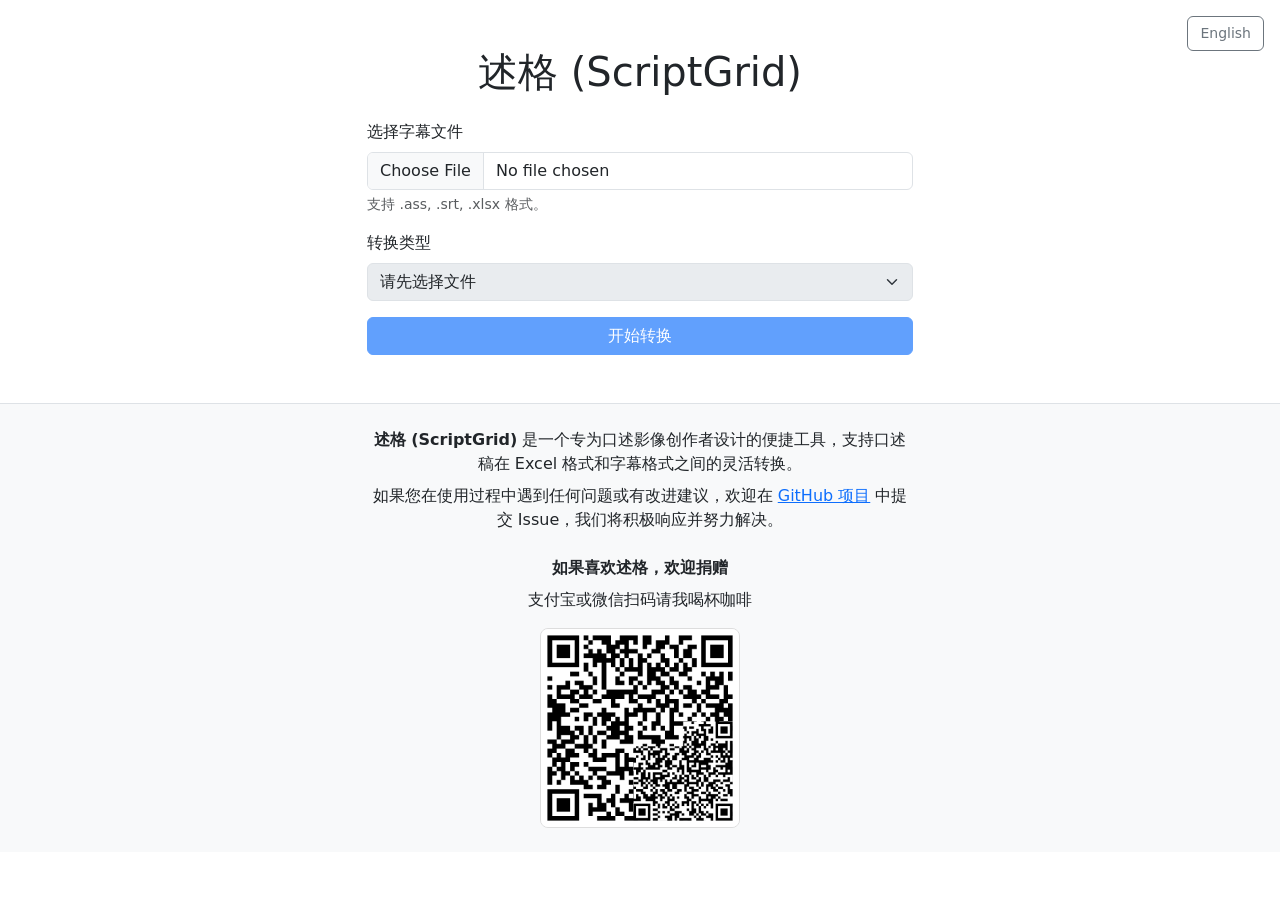
==== static/index.html @ ad256503 "feat(i18n): 添加英文支持和语言切换功能 - 增加语言切换按钮，支持中文和英文切换 - 所有静态文本使用data-i18n属性标记，动态更新文本内容 - 实现LanguageManager类" ====
<!DOCTYPE html>
<html lang="zh-CN">
<head>
    <meta charset="UTF-8">
    <meta name="viewport" content="width=device-width, initial-scale=1.0">
    <title data-i18n="pageTitle">述格 (ScriptGrid)</title>
    <!-- Bootstrap 5 CSS -->
    <link href="https://cdn.jsdelivr.net/npm/bootstrap@5.3.0-alpha1/dist/css/bootstrap.min.css" rel="stylesheet"
        integrity="sha384-GLhlTQ8iRABdZLl6O3oVMWSktQOp6b7In1Zl3/Jr59b6EGGoI1aFkw7cmDA6j6gD" crossorigin="anonymous">
    <style>
        /* 为焦点元素添加更明显的指示器，增强可访问性 */
        a:focus, button:focus, input:focus, select:focus {
            outline: 2px dashed #0d6efd; /* Bootstrap primary color */
            outline-offset: 2px;
        }
        /* 加载动画样式 */
        #loadingIndicator {
            display: none; /* 默认隐藏 */
        }
        /* 语言切换器样式 */
        .language-switch {
            z-index: 1050;
        }
        .language-switch .btn {
            font-size: 0.875rem;
            padding: 0.375rem 0.75rem;
            border-radius: 0.375rem;
            transition: all 0.2s ease-in-out;
        }
        .language-switch .btn:hover {
            transform: translateY(-1px);
            box-shadow: 0 2px 4px rgba(0,0,0,0.1);
        }
        /* 响应式设计 */
        @media (max-width: 768px) {
            .language-switch {
                top: 10px;
                right: 10px;
            }
            .language-switch .btn {
                font-size: 0.75rem;
                padding: 0.25rem 0.5rem;
            }
        }
    </style>
</head>
<body>
    <!-- 语言切换器 -->
    <div class="language-switch position-fixed top-0 end-0 m-3" style="z-index: 1050;">
        <button id="langSwitchBtn" class="btn btn-outline-secondary btn-sm">
            <span id="langSwitchText">English</span>
        </button>
    </div>

    <div class="container mt-5">
        <div class="row justify-content-center">
            <div class="col-md-8 col-lg-6">
                <h1 class="text-center mb-4" data-i18n="mainHeading">述格 (ScriptGrid)</h1>
                
                <!-- 信息提示区域 -->
                <div id="messageArea" class="alert" role="alert" style="display: none;" aria-live="polite"></div>

                <!-- 主表单 -->
                <form id="converterForm">
                    <div class="mb-3">
                        <label for="subtitleFile" class="form-label" data-i18n="fileLabel">选择字幕文件</label>
                        <input class="form-control" type="file" id="subtitleFile" accept=".ass,.srt,.xlsx"
                            aria-describedby="fileHelp">
                        <div id="fileHelp" class="form-text" data-i18n="fileHelp">支持 .ass, .srt, .xlsx 格式。</div>
                    </div>

                    <div class="mb-3">
                        <label for="conversionType" class="form-label" data-i18n="conversionLabel">转换类型</label>
                        <select class="form-select" id="conversionType" aria-label="选择转换类型" disabled data-i18n-aria="conversionAriaLabel">
                            <option value="" selected data-i18n="selectFile">请先选择文件</option>
                        </select>
                    </div>

                    <div class="d-grid gap-2">
                        <button type="submit" class="btn btn-primary" id="convertBtn" disabled data-i18n="convertButton">开始转换</button>
                    </div>
                </form>

                <!-- 加载指示器 -->
                <div id="loadingIndicator" class="text-center mt-3" aria-live="polite">
                    <div class="spinner-border text-primary" role="status">
                        <span class="visually-hidden" data-i18n="processing">处理中...</span>
                    </div>
                    <p class="mt-2" data-i18n="processingMessage">处理中，请稍候...</p>
                </div>

            </div>
        </div>
    </div>

    <!-- 页尾 -->
    <footer class="mt-5 py-4 bg-light border-top">
        <div class="container">
            <div class="row justify-content-center">
                <div class="col-md-8 col-lg-6 text-center">
                    <p class="mb-2"><strong data-i18n="mainHeading">述格 (ScriptGrid)</strong> <span data-i18n="footerDescription">是一个专为口述影像创作者设计的便捷工具，支持口述稿在 Excel 格式和字幕格式之间的灵活转换。</span></p>
                    <p class="mb-4"><span data-i18n="feedbackText">如果您在使用过程中遇到任何问题或有改进建议，欢迎在</span> <a href="https://github.com/yunshenwuji/scriptgrid" target="_blank" rel="noopener noreferrer" data-i18n="githubProject">GitHub 项目</a> <span data-i18n="feedbackSuffix">中提交 Issue，我们将积极响应并努力解决。</span></p>
                    
                    <!-- 捐赠区域 -->
                    <div class="donation-section">
                        <p class="mb-2"><strong data-i18n="donationTitle">如果喜欢述格，欢迎捐赠</strong></p>
                        <p class="mb-3" data-i18n="donationText">支付宝或微信扫码请我喝杯咖啡</p>
                        <img src="/static/PayQrcode.png" alt="支付宝微信收款二维码" class="img-fluid" style="max-width: 200px; border: 1px solid #ddd; border-radius: 8px;" data-i18n-alt="paymentQrAlt">
                    </div>
                </div>
            </div>
        </div>
    </footer>

    <!-- Bootstrap 5 JS Bundle with Popper -->
    <script src="https://cdn.jsdelivr.net/npm/bootstrap@5.3.0-alpha1/dist/js/bootstrap.bundle.min.js"
        integrity="sha384-w76AqPfDkMBDXo30jS1Sgez6pr3x5MlQ1ZAGC+nuZB+EYdgRZgiwxhTBTkF7CXvN"
        crossorigin="anonymous"></script>

    <script>
        // ==================== 国际化功能 ====================
        
        // 语言数据包
        const languages = {
            'zh-CN': {
                // 页面标题和主要内容
                pageTitle: '述格 (ScriptGrid)',
                mainHeading: '述格 (ScriptGrid)',
                
                // 表单相关
                fileLabel: '选择字幕文件',
                fileHelp: '支持 .ass, .srt, .xlsx 格式。',
                conversionLabel: '转换类型',
                selectFile: '请先选择文件',
                selectConversion: '请选择转换类型',
                convertButton: '开始转换',
                
                // 转换选项
                assToSrt: 'ASS 转 SRT (.ass -> .srt)',
                subtitleToExcel: '字幕转表格 (.ass -> .xlsx)',
                srtToExcel: '字幕转表格 (.srt -> .xlsx)',
                xlsxToSrt: '表格转字幕 (.xlsx -> .srt)',
                
                // 状态消息
                processing: '处理中...',
                processingMessage: '处理中，请稍候...',
                conversionComplete: '转换完成，文件已开始下载。',
                conversionFailed: '转换失败',
                unsupportedFile: '不支持的文件类型。',
                selectFileWarning: '请选择一个文件。',
                selectTypeWarning: '请选择转换类型。',
                
                // 页脚内容
                footerDescription: '是一个专为口述影像创作者设计的便捷工具，支持口述稿在 Excel 格式和字幕格式之间的灵活转换。',
                feedbackText: '如果您在使用过程中遇到任何问题或有改进建议，欢迎在',
                githubProject: 'GitHub 项目',
                feedbackSuffix: '中提交 Issue，我们将积极响应并努力解决。',
                donationTitle: '如果喜欢述格，欢迎捐赠',
                donationText: '支付宝或微信扫码请我喝杯咖啡',
                
                // 语言切换
                langSwitchToEn: 'English',
                conversionAriaLabel: '选择转换类型',
                paymentQrAlt: '支付宝微信收款二维码'
            },
            
            'en': {
                // 页面标题和主要内容
                pageTitle: 'ScriptGrid',
                mainHeading: 'ScriptGrid',
                
                // 表单相关
                fileLabel: 'Select Subtitle File',
                fileHelp: 'Supports .ass, .srt, .xlsx formats.',
                conversionLabel: 'Conversion Type',
                selectFile: 'Please select a file first',
                selectConversion: 'Please select conversion type',
                convertButton: 'Start Conversion',
                
                // 转换选项
                assToSrt: 'ASS to SRT (.ass -> .srt)',
                subtitleToExcel: 'Subtitle to Excel (.ass -> .xlsx)',
                srtToExcel: 'Subtitle to Excel (.srt -> .xlsx)',
                xlsxToSrt: 'Excel to Subtitle (.xlsx -> .srt)',
                
                // 状态消息
                processing: 'Processing...',
                processingMessage: 'Processing, please wait...',
                conversionComplete: 'Conversion completed, file download started.',
                conversionFailed: 'Conversion failed',
                unsupportedFile: 'Unsupported file type.',
                selectFileWarning: 'Please select a file.',
                selectTypeWarning: 'Please select conversion type.',
                
                // 页脚内容
                footerDescription: 'is a convenient tool designed for audio description creators, supporting flexible conversion between Excel format and subtitle format for descriptive scripts.',
                feedbackText: 'If you encounter any issues or have suggestions for improvement, please submit an Issue in the',
                githubProject: 'GitHub project',
                feedbackSuffix: ', and we will respond actively and work to resolve them.',
                donationTitle: 'If you like ScriptGrid, donations are welcome',
                donationText: 'Scan with Alipay or WeChat to buy me a coffee',
                
                // 语言切换
                langSwitchToCn: '中文',
                conversionAriaLabel: 'Select Conversion Type',
                paymentQrAlt: 'Alipay and WeChat Payment QR Code'
            }
        };
        
        // 语言管理类
        class LanguageManager {
            constructor() {
                this.currentLang = this.getStoredLanguage() || 'zh-CN';
                this.init();
            }
            
            init() {
                this.bindEvents();
                this.updateLanguage(this.currentLang);
            }
            
            getStoredLanguage() {
                return localStorage.getItem('scriptgrid-language');
            }
            
            setStoredLanguage(lang) {
                localStorage.setItem('scriptgrid-language', lang);
            }
            
            bindEvents() {
                const langSwitchBtn = document.getElementById('langSwitchBtn');
                if (langSwitchBtn) {
                    langSwitchBtn.addEventListener('click', () => {
                        this.switchLanguage();
                    });
                }
            }
            
            switchLanguage() {
                const newLang = this.currentLang === 'zh-CN' ? 'en' : 'zh-CN';
                this.updateLanguage(newLang);
            }
            
            updateLanguage(lang) {
                this.currentLang = lang;
                this.setStoredLanguage(lang);
                
                // 更新HTML lang属性
                document.documentElement.lang = lang;
                
                // 更新页面标题
                document.title = languages[lang].pageTitle;
                
                // 更新所有带有data-i18n属性的元素
                this.updateElements();
                
                // 更新转换选项（如果有文件已选择）
                this.updateConversionOptionsText();
                
                // 更新语言切换按钮
                this.updateSwitchButton();
            }
            
            updateElements() {
                const elements = document.querySelectorAll('[data-i18n]');
                elements.forEach(element => {
                    const key = element.getAttribute('data-i18n');
                    if (languages[this.currentLang][key]) {
                        element.textContent = languages[this.currentLang][key];
                    }
                });
                
                // 更新aria-label属性
                const ariaElements = document.querySelectorAll('[data-i18n-aria]');
                ariaElements.forEach(element => {
                    const key = element.getAttribute('data-i18n-aria');
                    if (languages[this.currentLang][key]) {
                        element.setAttribute('aria-label', languages[this.currentLang][key]);
                    }
                });
                
                // 更新title属性
                const titleElements = document.querySelectorAll('[data-i18n-title]');
                titleElements.forEach(element => {
                    const key = element.getAttribute('data-i18n-title');
                    if (languages[this.currentLang][key]) {
                        element.setAttribute('title', languages[this.currentLang][key]);
                    }
                });
                
                // 更新alt属性
                const altElements = document.querySelectorAll('[data-i18n-alt]');
                altElements.forEach(element => {
                    const key = element.getAttribute('data-i18n-alt');
                    if (languages[this.currentLang][key]) {
                        element.setAttribute('alt', languages[this.currentLang][key]);
                    }
                });
            }
            
            updateConversionOptionsText() {
                // 更新转换选项文本（保持现有逻辑不变，只更新显示文本）
                const conversionTypeSelect = document.getElementById('conversionType');
                if (conversionTypeSelect) {
                    const selectedValue = conversionTypeSelect.value;
                    
                    // 更新默认选项文本
                    const defaultOption = conversionTypeSelect.querySelector('option[value=""]');
                    if (defaultOption) {
                        defaultOption.textContent = selectedValue === '' ? 
                            languages[this.currentLang].selectFile : 
                            languages[this.currentLang].selectConversion;
                    }
                    
                    // 更新其他选项的文本
                    this.updateConversionOptionTexts();
                }
            }
            
            updateConversionOptionTexts() {
                const conversionTypeSelect = document.getElementById('conversionType');
                if (!conversionTypeSelect) return;
                
                const options = conversionTypeSelect.querySelectorAll('option[value]:not([value=""])');
                options.forEach(option => {
                    const value = option.value;
                    let textKey = '';
                    
                    switch(value) {
                        case 'ass_to_srt':
                            textKey = 'assToSrt';
                            break;
                        case 'subtitle_to_excel':
                            textKey = option.textContent.includes('.ass') ? 'subtitleToExcel' : 'srtToExcel';
                            break;
                        case 'xlsx_to_srt':
                            textKey = 'xlsxToSrt';
                            break;
                    }
                    
                    if (textKey && languages[this.currentLang][textKey]) {
                        option.textContent = languages[this.currentLang][textKey];
                    }
                });
            }
            
            updateSwitchButton() {
                const langSwitchBtn = document.getElementById('langSwitchBtn');
                const langSwitchText = document.getElementById('langSwitchText');
                
                if (langSwitchBtn && langSwitchText) {
                    const targetLangText = this.currentLang === 'zh-CN' ? 
                        languages[this.currentLang].langSwitchToEn : 
                        languages[this.currentLang].langSwitchToCn;
                    
                    // 更新按钮文本
                    langSwitchText.textContent = targetLangText;
                    
                    // 更新aria-label和title属性
                    langSwitchBtn.setAttribute('aria-label', targetLangText);
                    langSwitchBtn.setAttribute('title', targetLangText);
                }
            }
            
            // 获取当前语言的文本
            getText(key) {
                return languages[this.currentLang][key] || key;
            }
        }
        
        // 初始化语言管理器
        let languageManager;
        document.addEventListener('DOMContentLoaded', function() {
            languageManager = new LanguageManager();
        });
        
        // ==================== 原有的转换功能 ====================
        
        // 获取DOM元素
        const fileInput = document.getElementById('subtitleFile');
        const conversionTypeSelect = document.getElementById('conversionType');
        const convertButton = document.getElementById('convertBtn');
        const form = document.getElementById('converterForm');
        const messageArea = document.getElementById('messageArea');
        const loadingIndicator = document.getElementById('loadingIndicator');

        // 定义转换类型选项（更新为使用国际化文本）
        function getConversionOptions() {
            return {
                '.ass': [
                    { value: 'ass_to_srt', getText: () => languageManager.getText('assToSrt') },
                    { value: 'subtitle_to_excel', getText: () => languageManager.getText('subtitleToExcel') }
                ],
                '.srt': [
                    { value: 'subtitle_to_excel', getText: () => languageManager.getText('srtToExcel') }
                ],
                '.xlsx': [
                    { value: 'xlsx_to_srt', getText: () => languageManager.getText('xlsxToSrt') }
                ]
            };
        }

        // 文件选择事件监听器
        fileInput.addEventListener('change', function () {
            const file = this.files[0];
            if (file) {
                const fileName = file.name;
                const fileExtension = fileName.substring(fileName.lastIndexOf('.')).toLowerCase();

                // 重置并更新转换类型下拉框
                conversionTypeSelect.innerHTML = `<option value="" selected>${languageManager.getText('selectFile')}</option>`;
                conversionTypeSelect.disabled = false;

                const options = getConversionOptions()[fileExtension];
                if (options && options.length > 0) {
                    options.forEach(option => {
                        const opt = document.createElement('option');
                        opt.value = option.value;
                        opt.textContent = option.getText();
                        conversionTypeSelect.appendChild(opt);
                    });
                    convertButton.disabled = false; // 启用转换按钮
                    hideMessage(); // 清除可能存在的旧消息
                } else {
                    conversionTypeSelect.disabled = true;
                    convertButton.disabled = true;
                    showMessage(languageManager.getText('unsupportedFile'), 'warning');
                }
            } else {
                // 如果没有选择文件，重置状态
                conversionTypeSelect.innerHTML = `<option value="" selected>${languageManager.getText('selectFile')}</option>`;
                conversionTypeSelect.disabled = true;
                convertButton.disabled = true;
                hideMessage();
            }
        });

        // 表单提交事件监听器
        form.addEventListener('submit', async function (e) {
            e.preventDefault(); // 阻止表单默认提交

            const file = fileInput.files[0];
            const conversionType = conversionTypeSelect.value;

            if (!file) {
                showMessage(languageManager.getText('selectFileWarning'), 'warning');
                return;
            }

            if (!conversionType) {
                showMessage(languageManager.getText('selectTypeWarning'), 'warning');
                return;
            }

            // 准备FormData用于文件上传
            const formData = new FormData();
            formData.append('file', file);
            formData.append('conversion_type', conversionType);

            // 显示加载指示器，禁用表单控件
            showLoading(true);
            fileInput.disabled = true;
            conversionTypeSelect.disabled = true;
            convertButton.disabled = true;

            try {
                // 发送POST请求到后端API
                // 注意：'/api/convert' 是后端处理转换的API端点，需要与后端实现对应
                const response = await fetch('/api/convert', {
                    method: 'POST',
                    body: formData
                });

                if (response.ok) {
                    // 转换成功，处理文件下载
                    const blob = await response.blob();
                    const downloadUrl = window.URL.createObjectURL(blob);
                    const link = document.createElement('a');
                    link.href = downloadUrl;
                    // 根据转换类型设置默认文件名后缀
                    let fileExt = '.xlsx';
                    if (conversionType === 'ass_to_srt' || conversionType === 'xlsx_to_srt') {
                        fileExt = '.srt';
                    }
                    link.download = file.name.substring(0, file.name.lastIndexOf('.')) + fileExt;
                    document.body.appendChild(link);
                    link.click();
                    document.body.removeChild(link);
                    window.URL.revokeObjectURL(downloadUrl); // 清理URL对象

                    showMessage(languageManager.getText('conversionComplete'), 'success');
                } else {
                    // 处理后端返回的错误
                    const errorText = await response.text();
                    console.error('转换失败:', response.status, errorText);
                    showMessage(`${languageManager.getText('conversionFailed')}: ${errorText || '服务器错误'}`, 'danger');
                }
            } catch (error) {
                // 处理网络或其他异常
                console.error('请求失败:', error);
                showMessage(`${languageManager.getText('conversionFailed')}: ${error.message}`, 'danger');
            } finally {
                // 隐藏加载指示器，恢复表单控件
                showLoading(false);
                fileInput.disabled = false;
                conversionTypeSelect.disabled = false;
                convertButton.disabled = false;
            }
        });

        // 显示消息的辅助函数
        function showMessage(message, type = 'info') {
            messageArea.textContent = message;
            messageArea.className = `alert alert-${type}`;
            messageArea.style.display = 'block';
            // 消息区域变化时，确保屏幕阅读器能读取到
            messageArea.setAttribute('aria-live', 'assertive');
            setTimeout(() => {
                 messageArea.setAttribute('aria-live', 'polite');
            }, 1000); // 1秒后降级为礼貌提醒
        }

        // 隐藏消息的辅助函数
        function hideMessage() {
            messageArea.style.display = 'none';
        }

        // 控制加载指示器显示的辅助函数
        function showLoading(isLoading) {
            if (isLoading) {
                loadingIndicator.style.display = 'block';
            } else {
                loadingIndicator.style.display = 'none';
            }
        }
    </script>
</body>
</html>
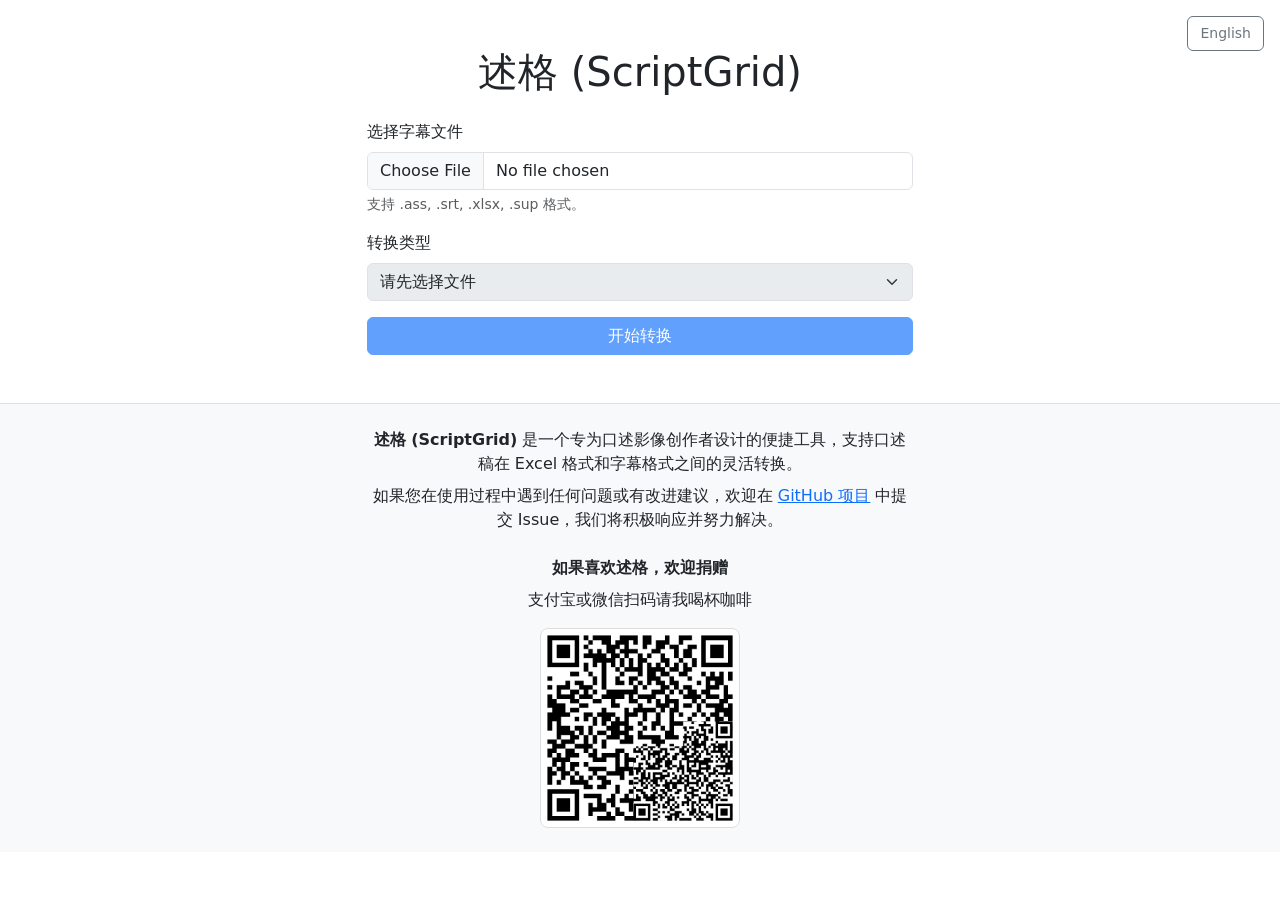
==== commit b717933d: "feat(ocr): 支持Sup PGS字幕格式与EasyOCR图像识别 - 集成SUP PGS字幕文件解析，支持.sup格式输入 - 添加EasyOCR支持，实现字幕图像文字识别功能 - 增加字幕语" ====
--- a/static/index.html
+++ b/static/index.html
@@ -58,13 +58,13 @@
                 <h1 class="text-center mb-4" data-i18n="mainHeading">述格 (ScriptGrid)</h1>
                 
                 <!-- 信息提示区域 -->
-                <div id="messageArea" class="alert" role="alert" style="display: none;" aria-live="polite"></div>
+                <div id="messageArea" class="alert" role="alert" style="display: none;"></div>
 
                 <!-- 主表单 -->
                 <form id="converterForm">
                     <div class="mb-3">
                         <label for="subtitleFile" class="form-label" data-i18n="fileLabel">选择字幕文件</label>
-                        <input class="form-control" type="file" id="subtitleFile" accept=".ass,.srt,.xlsx"
+                        <input class="form-control" type="file" id="subtitleFile" accept=".ass,.srt,.xlsx,.sup"
                             aria-describedby="fileHelp">
                         <div id="fileHelp" class="form-text" data-i18n="fileHelp">支持 .ass, .srt, .xlsx 格式。</div>
                     </div>
@@ -76,17 +76,59 @@
                         </select>
                     </div>
 
+                    <!-- 语言选择框（仅对SUP文件显示） -->
+                    <div class="mb-3" id="languageSelectionContainer" style="display: none;">
+                        <label for="targetLanguage" class="form-label" data-i18n="languageLabel">字幕语言</label>
+                        <select class="form-select" id="targetLanguage" aria-label="选择字幕语言" data-i18n-aria="languageAriaLabel">
+                            <option value="auto" selected data-i18n="autoDetect">自动检测</option>
+                        </select>
+                        <div class="form-text" data-i18n="languageHelp">如果自动检测不准确，可手动选择字幕语言。</div>
+                    </div>
+
                     <div class="d-grid gap-2">
                         <button type="submit" class="btn btn-primary" id="convertBtn" disabled data-i18n="convertButton">开始转换</button>
                     </div>
                 </form>
 
                 <!-- 加载指示器 -->
-                <div id="loadingIndicator" class="text-center mt-3" aria-live="polite">
+                <div id="loadingIndicator" class="text-center mt-3">
                     <div class="spinner-border text-primary" role="status">
                         <span class="visually-hidden" data-i18n="processing">处理中...</span>
                     </div>
                     <p class="mt-2" data-i18n="processingMessage">处理中，请稍候...</p>
+                    
+                    <!-- SUP 转换进度显示 -->
+                    <div id="supProgress" class="mt-3" style="display: none;">
+                        <!-- 阶段指示器 -->
+                        <div class="mb-3">
+                            <h6 id="phaseTitle" class="text-center mb-2">正在解析SUP文件...</h6>
+                            <div class="progress mb-2">
+                                <div id="progressBar" class="progress-bar" role="progressbar" 
+                                     style="width: 0%" aria-valuenow="0" aria-valuemin="0" aria-valuemax="100">
+                                    0%
+                                </div>
+                            </div>
+                        </div>
+                        
+                        <!-- 详细信息面板 -->
+                        <div class="card border-light">
+                            <div class="card-body p-3">
+                                <div class="row text-center">
+                                    <div class="col-6">
+                                        <div class="text-muted small" data-i18n="frameProgressLabel">当前进度</div>
+                                        <div id="frameProgress" class="fw-bold">0 / 0</div>
+                                    </div>
+                                    <div class="col-6">
+                                        <div class="text-muted small" data-i18n="subtitleCountLabel">已识别字幕</div>
+                                        <div id="subtitleCount" class="fw-bold">0 条</div>
+                                    </div>
+                                </div>
+                                <div class="mt-2">
+                                    <p id="progressMessage" class="small text-muted mb-0 text-center">处理中...</p>
+                                </div>
+                            </div>
+                        </div>
+                    </div>
                 </div>
 
             </div>
@@ -129,7 +171,7 @@
                 
                 // 表单相关
                 fileLabel: '选择字幕文件',
-                fileHelp: '支持 .ass, .srt, .xlsx 格式。',
+                fileHelp: '支持 .ass, .srt, .xlsx, .sup 格式。',
                 conversionLabel: '转换类型',
                 selectFile: '请先选择文件',
                 selectConversion: '请选择转换类型',
@@ -140,6 +182,14 @@
                 subtitleToExcel: '字幕转表格 (.ass -> .xlsx)',
                 srtToExcel: '字幕转表格 (.srt -> .xlsx)',
                 xlsxToSrt: '表格转字幕 (.xlsx -> .srt)',
+                supToSrt: 'SUP 转 SRT (.sup -> .srt)',
+                supToExcel: 'SUP 转表格 (.sup -> .xlsx)',
+                
+                // 语言选择
+                languageLabel: '字幕语言',
+                autoDetect: '自动检测',
+                languageHelp: '如果自动检测不准确，可手动选择字幕语言。',
+                languageAriaLabel: '选择字幕语言',
                 
                 // 状态消息
                 processing: '处理中...',
@@ -161,7 +211,25 @@
                 // 语言切换
                 langSwitchToEn: 'English',
                 conversionAriaLabel: '选择转换类型',
-                paymentQrAlt: '支付宝微信收款二维码'
+                paymentQrAlt: '支付宝微信收款二维码',
+                
+                // SUP 转换进度提示
+                supProcessing: 'SUP 文件转换中，请耐心等待...',
+                supProgress: '正在处理第 {current} / {total} 帧...',
+                supComplete: '转换完成！共处理 {count} 条字幕',
+                
+                // SUP 转换阶段
+                phases: {
+                    file_parsing: '正在解析SUP文件...',
+                    language_detection: '正在检测字幕语言...',
+                    ocr_init: '正在初始化OCR引擎...',
+                    ocr_processing: '正在识别字幕内容...',
+                    complete: '转换完成！'
+                },
+                
+                // 进度显示标签
+                frameProgressLabel: '当前进度',
+                subtitleCountLabel: '已识别字幕'
             },
             
             'en': {
@@ -171,7 +239,7 @@
                 
                 // 表单相关
                 fileLabel: 'Select Subtitle File',
-                fileHelp: 'Supports .ass, .srt, .xlsx formats.',
+                fileHelp: 'Supports .ass, .srt, .xlsx, .sup formats.',
                 conversionLabel: 'Conversion Type',
                 selectFile: 'Please select a file first',
                 selectConversion: 'Please select conversion type',
@@ -182,6 +250,14 @@
                 subtitleToExcel: 'Subtitle to Excel (.ass -> .xlsx)',
                 srtToExcel: 'Subtitle to Excel (.srt -> .xlsx)',
                 xlsxToSrt: 'Excel to Subtitle (.xlsx -> .srt)',
+                supToSrt: 'SUP to SRT (.sup -> .srt)',
+                supToExcel: 'SUP to Excel (.sup -> .xlsx)',
+                
+                // 语言选择
+                languageLabel: 'Subtitle Language',
+                autoDetect: 'Auto Detect',
+                languageHelp: 'If auto detection is inaccurate, you can manually select the subtitle language.',
+                languageAriaLabel: 'Select Subtitle Language',
                 
                 // 状态消息
                 processing: 'Processing...',
@@ -203,7 +279,25 @@
                 // 语言切换
                 langSwitchToCn: '中文',
                 conversionAriaLabel: 'Select Conversion Type',
-                paymentQrAlt: 'Alipay and WeChat Payment QR Code'
+                paymentQrAlt: 'Alipay and WeChat Payment QR Code',
+                
+                // SUP 转换进度提示
+                supProcessing: 'Converting SUP file, please wait...',
+                supProgress: 'Processing frame {current} / {total}...',
+                supComplete: 'Conversion complete! Processed {count} subtitles',
+                
+                // SUP 转换阶段
+                phases: {
+                    file_parsing: 'Parsing SUP file...',
+                    language_detection: 'Detecting subtitle language...',
+                    ocr_init: 'Initializing OCR engine...',
+                    ocr_processing: 'Recognizing subtitle content...',
+                    complete: 'Conversion complete!'
+                },
+                
+                // 进度显示标签
+                frameProgressLabel: 'Current Progress',
+                subtitleCountLabel: 'Recognized Subtitles'
             }
         };
         
@@ -217,6 +311,12 @@
             init() {
                 this.bindEvents();
                 this.updateLanguage(this.currentLang);
+                // 确保在初始化后更新语言选项
+                setTimeout(() => {
+                    if (typeof updateLanguageOptions === 'function') {
+                        updateLanguageOptions();
+                    }
+                }, 100);
             }
             
             getStoredLanguage() {
@@ -259,6 +359,11 @@
                 
                 // 更新语言切换按钮
                 this.updateSwitchButton();
+                
+                // 更新语言选择框选项（重要！）
+                if (typeof updateLanguageOptions === 'function') {
+                    updateLanguageOptions();
+                }
             }
             
             updateElements() {
@@ -336,6 +441,12 @@
                         case 'xlsx_to_srt':
                             textKey = 'xlsxToSrt';
                             break;
+                        case 'sup_to_srt':
+                            textKey = 'supToSrt';
+                            break;
+                        case 'sup_to_excel':
+                            textKey = 'supToExcel';
+                            break;
                     }
                     
                     if (textKey && languages[this.currentLang][textKey]) {
@@ -370,19 +481,251 @@
         
         // 初始化语言管理器
         let languageManager;
-        document.addEventListener('DOMContentLoaded', function() {
+        
+        // 全局变量存储支持的语言列表
+        let supportedLanguages = {};
+        
+        // 获取DOM元素（在DOMContentLoaded事件中获取）
+        let fileInput, conversionTypeSelect, convertButton, form, messageArea, loadingIndicator;
+        let languageSelectionContainer, targetLanguageSelect;
+        
+        // 初始化函数
+        function initializeApp() {
+            // 获取DOM元素
+            fileInput = document.getElementById('subtitleFile');
+            conversionTypeSelect = document.getElementById('conversionType');
+            convertButton = document.getElementById('convertBtn');
+            form = document.getElementById('converterForm');
+            messageArea = document.getElementById('messageArea');
+            loadingIndicator = document.getElementById('loadingIndicator');
+            languageSelectionContainer = document.getElementById('languageSelectionContainer');
+            targetLanguageSelect = document.getElementById('targetLanguage');
+            
+            // 初始化语言管理器
             languageManager = new LanguageManager();
-        });
-        
-        // ==================== 原有的转换功能 ====================
-        
-        // 获取DOM元素
-        const fileInput = document.getElementById('subtitleFile');
-        const conversionTypeSelect = document.getElementById('conversionType');
-        const convertButton = document.getElementById('convertBtn');
-        const form = document.getElementById('converterForm');
-        const messageArea = document.getElementById('messageArea');
-        const loadingIndicator = document.getElementById('loadingIndicator');
+            
+            // 绑定事件监听器
+            bindEventListeners();
+            
+            // 加载支持的语言列表
+            loadSupportedLanguages();
+        }
+        
+        // 绑定事件监听器函数
+        function bindEventListeners() {
+            // 文件选择事件监听器
+            fileInput.addEventListener('change', function () {
+                const file = this.files[0];
+                if (file) {
+                    const fileName = file.name;
+                    const fileExtension = fileName.substring(fileName.lastIndexOf('.')).toLowerCase();
+
+                    // 重置并更新转换类型下拉框
+                    conversionTypeSelect.innerHTML = `<option value="" selected>${languageManager.getText('selectFile')}</option>`;
+                    conversionTypeSelect.disabled = false;
+
+                    const options = getConversionOptions()[fileExtension];
+                    if (options && options.length > 0) {
+                        options.forEach(option => {
+                            const opt = document.createElement('option');
+                            opt.value = option.value;
+                            opt.textContent = option.getText();
+                            conversionTypeSelect.appendChild(opt);
+                        });
+                        convertButton.disabled = false; // 启用转换按钮
+                        hideMessage(); // 清除可能存在的旧消息
+                        
+                        // 检查是否为SUP文件，如果是则显示语言选择框
+                        if (fileExtension === '.sup') {
+                            languageSelectionContainer.style.display = 'block';
+                        } else {
+                            languageSelectionContainer.style.display = 'none';
+                        }
+                    } else {
+                        conversionTypeSelect.disabled = true;
+                        convertButton.disabled = true;
+                        languageSelectionContainer.style.display = 'none'; // 隐藏语言选择框
+                        showMessage(languageManager.getText('unsupportedFile'), 'warning');
+                    }
+                } else {
+                    // 如果没有选择文件，重置状态
+                    conversionTypeSelect.innerHTML = `<option value="" selected>${languageManager.getText('selectFile')}</option>`;
+                    conversionTypeSelect.disabled = true;
+                    convertButton.disabled = true;
+                    languageSelectionContainer.style.display = 'none'; // 隐藏语言选择框
+                    hideMessage();
+                }
+            });
+
+            // 表单提交事件监听器
+            form.addEventListener('submit', async function (e) {
+                e.preventDefault(); // 阻止表单默认提交
+
+                const file = fileInput.files[0];
+                const conversionType = conversionTypeSelect.value;
+
+                if (!file) {
+                    showMessage(languageManager.getText('selectFileWarning'), 'warning');
+                    return;
+                }
+
+                if (!conversionType) {
+                    showMessage(languageManager.getText('selectTypeWarning'), 'warning');
+                    return;
+                }
+
+                // 准备FormData用于文件上传
+                const formData = new FormData();
+                formData.append('file', file);
+                formData.append('conversion_type', conversionType);
+                
+                // 如果是SUP转换，添加语言参数
+                if (conversionType.startsWith('sup_')) {
+                    const targetLanguage = targetLanguageSelect.value || 'auto';
+                    formData.append('target_language', targetLanguage);
+                }
+
+                // 显示加载指示器，禁用表单控件
+                showLoading(true);
+                fileInput.disabled = true;
+                conversionTypeSelect.disabled = true;
+                convertButton.disabled = true;
+
+                // 检查是否为SUP转换，如果是则显示进度
+                const isSupConversion = conversionType.startsWith('sup_');
+                if (isSupConversion) {
+                    showSupProgress(true);
+                }
+
+                try {
+                    // 发送POST请求到后端API
+                    const response = await fetch('/api/convert', {
+                        method: 'POST',
+                        body: formData
+                    });
+
+                    if (response.ok) {
+                        // 检查是否是SUP转换的异步响应
+                        const contentType = response.headers.get('content-type');
+                        
+                        if (contentType && contentType.includes('application/json') && isSupConversion) {
+                            // SUP转换：异步模式
+                            const result = await response.json();
+                            const taskId = result.task_id;
+                            
+                            console.log('获取到SUP转换任务ID:', taskId);
+                            console.log('响应数据:', result);
+                            
+                            if (taskId) {
+                                // 启动进度监听
+                                console.log('开始监听任务进度:', taskId);
+                                startProgressMonitoring(taskId);
+                            } else {
+                                throw new Error('未获取到任务ID');
+                            }
+                        } else {
+                            // 其他转换：同步模式，直接下载
+                            const taskId = response.headers.get('X-Task-ID');
+                            
+                            // 转换成功，处理文件下载
+                            const blob = await response.blob();
+                            const downloadUrl = window.URL.createObjectURL(blob);
+                            const link = document.createElement('a');
+                            link.href = downloadUrl;
+                            // 根据转换类型设置默认文件名后缀
+                            let fileExt = '.xlsx';
+                            if (conversionType === 'ass_to_srt' || conversionType === 'xlsx_to_srt' || conversionType === 'sup_to_srt') {
+                                fileExt = '.srt';
+                            }
+                            link.download = file.name.substring(0, file.name.lastIndexOf('.')) + fileExt;
+                            document.body.appendChild(link);
+                            link.click();
+                            document.body.removeChild(link);
+                            window.URL.revokeObjectURL(downloadUrl); // 清理URL对象
+
+                            showMessage(languageManager.getText('conversionComplete'), 'success');
+                        }
+                    } else {
+                        // 处理后端返回的错误
+                        const errorText = await response.text();
+                        console.error('转换失败:', response.status, errorText);
+                        showMessage(`${languageManager.getText('conversionFailed')}: ${errorText || '服务器错误'}`, 'danger');
+                    }
+                } catch (error) {
+                    // 处理网络或其他异常
+                    console.error('请求失败:', error);
+                    showMessage(`${languageManager.getText('conversionFailed')}: ${error.message}`, 'danger');
+                } finally {
+                    // 只有非-SUP转换才立即恢复控件
+                    if (!isSupConversion) {
+                        showLoading(false);
+                        showSupProgress(false);
+                        fileInput.disabled = false;
+                        conversionTypeSelect.disabled = false;
+                        convertButton.disabled = false;
+                    }
+                }
+            });
+        }
+        
+        // 加载支持的语言列表
+        async function loadSupportedLanguages() {
+            try {
+                const response = await fetch('/api/supported-languages');
+                const data = await response.json();
+                if (data.success) {
+                    supportedLanguages = data.languages;
+                    updateLanguageOptions();
+                } else {
+                    console.error('获取语言列表失败:', data.error);
+                    // 使用默认语言列表
+                    supportedLanguages = data.languages;
+                    updateLanguageOptions();
+                }
+            } catch (error) {
+                console.error('加载语言列表失败:', error);
+                // 使用默认语言列表
+                supportedLanguages = {
+                    'zh-CN': {
+                        'auto': '自动检测',
+                        'ch_sim': '简体中文',
+                        'en': '英语'
+                    },
+                    'en': {
+                        'auto': 'Auto Detect',
+                        'ch_sim': 'Simplified Chinese',
+                        'en': 'English'
+                    }
+                };
+                updateLanguageOptions();
+            }
+        }
+        
+        // 更新语言选择框的选项
+        function updateLanguageOptions() {
+            if (!languageManager || !targetLanguageSelect) return;
+            
+            const currentLang = languageManager.currentLang;
+            const languages = supportedLanguages[currentLang] || supportedLanguages['zh-CN'] || {};
+            
+            // 记录当前选中的值
+            const currentValue = targetLanguageSelect.value;
+            
+            // 清空现有选项
+            targetLanguageSelect.innerHTML = '';
+            
+            // 添加语言选项
+            Object.entries(languages).forEach(([code, name]) => {
+                const option = document.createElement('option');
+                option.value = code;
+                option.textContent = name;
+                // 恢复之前选中的值，如果不存在则默认选择auto
+                if (code === currentValue || (code === 'auto' && !currentValue)) {
+                    option.selected = true;
+                }
+                targetLanguageSelect.appendChild(option);
+            });
+        }
 
         // 定义转换类型选项（更新为使用国际化文本）
         function getConversionOptions() {
@@ -396,128 +739,35 @@
                 ],
                 '.xlsx': [
                     { value: 'xlsx_to_srt', getText: () => languageManager.getText('xlsxToSrt') }
+                ],
+                '.sup': [
+                    { value: 'sup_to_srt', getText: () => languageManager.getText('supToSrt') },
+                    { value: 'sup_to_excel', getText: () => languageManager.getText('supToExcel') }
                 ]
             };
         }
-
-        // 文件选择事件监听器
-        fileInput.addEventListener('change', function () {
-            const file = this.files[0];
-            if (file) {
-                const fileName = file.name;
-                const fileExtension = fileName.substring(fileName.lastIndexOf('.')).toLowerCase();
-
-                // 重置并更新转换类型下拉框
-                conversionTypeSelect.innerHTML = `<option value="" selected>${languageManager.getText('selectFile')}</option>`;
-                conversionTypeSelect.disabled = false;
-
-                const options = getConversionOptions()[fileExtension];
-                if (options && options.length > 0) {
-                    options.forEach(option => {
-                        const opt = document.createElement('option');
-                        opt.value = option.value;
-                        opt.textContent = option.getText();
-                        conversionTypeSelect.appendChild(opt);
-                    });
-                    convertButton.disabled = false; // 启用转换按钮
-                    hideMessage(); // 清除可能存在的旧消息
-                } else {
-                    conversionTypeSelect.disabled = true;
-                    convertButton.disabled = true;
-                    showMessage(languageManager.getText('unsupportedFile'), 'warning');
-                }
-            } else {
-                // 如果没有选择文件，重置状态
-                conversionTypeSelect.innerHTML = `<option value="" selected>${languageManager.getText('selectFile')}</option>`;
-                conversionTypeSelect.disabled = true;
-                convertButton.disabled = true;
-                hideMessage();
-            }
-        });
-
-        // 表单提交事件监听器
-        form.addEventListener('submit', async function (e) {
-            e.preventDefault(); // 阻止表单默认提交
-
-            const file = fileInput.files[0];
-            const conversionType = conversionTypeSelect.value;
-
-            if (!file) {
-                showMessage(languageManager.getText('selectFileWarning'), 'warning');
-                return;
-            }
-
-            if (!conversionType) {
-                showMessage(languageManager.getText('selectTypeWarning'), 'warning');
-                return;
-            }
-
-            // 准备FormData用于文件上传
-            const formData = new FormData();
-            formData.append('file', file);
-            formData.append('conversion_type', conversionType);
-
-            // 显示加载指示器，禁用表单控件
-            showLoading(true);
-            fileInput.disabled = true;
-            conversionTypeSelect.disabled = true;
-            convertButton.disabled = true;
-
-            try {
-                // 发送POST请求到后端API
-                // 注意：'/api/convert' 是后端处理转换的API端点，需要与后端实现对应
-                const response = await fetch('/api/convert', {
-                    method: 'POST',
-                    body: formData
-                });
-
-                if (response.ok) {
-                    // 转换成功，处理文件下载
-                    const blob = await response.blob();
-                    const downloadUrl = window.URL.createObjectURL(blob);
-                    const link = document.createElement('a');
-                    link.href = downloadUrl;
-                    // 根据转换类型设置默认文件名后缀
-                    let fileExt = '.xlsx';
-                    if (conversionType === 'ass_to_srt' || conversionType === 'xlsx_to_srt') {
-                        fileExt = '.srt';
-                    }
-                    link.download = file.name.substring(0, file.name.lastIndexOf('.')) + fileExt;
-                    document.body.appendChild(link);
-                    link.click();
-                    document.body.removeChild(link);
-                    window.URL.revokeObjectURL(downloadUrl); // 清理URL对象
-
-                    showMessage(languageManager.getText('conversionComplete'), 'success');
-                } else {
-                    // 处理后端返回的错误
-                    const errorText = await response.text();
-                    console.error('转换失败:', response.status, errorText);
-                    showMessage(`${languageManager.getText('conversionFailed')}: ${errorText || '服务器错误'}`, 'danger');
-                }
-            } catch (error) {
-                // 处理网络或其他异常
-                console.error('请求失败:', error);
-                showMessage(`${languageManager.getText('conversionFailed')}: ${error.message}`, 'danger');
-            } finally {
-                // 隐藏加载指示器，恢复表单控件
-                showLoading(false);
-                fileInput.disabled = false;
-                conversionTypeSelect.disabled = false;
-                convertButton.disabled = false;
-            }
-        });
 
         // 显示消息的辅助函数
         function showMessage(message, type = 'info') {
             messageArea.textContent = message;
             messageArea.className = `alert alert-${type}`;
             messageArea.style.display = 'block';
-            // 消息区域变化时，确保屏幕阅读器能读取到
-            messageArea.setAttribute('aria-live', 'assertive');
-            setTimeout(() => {
-                 messageArea.setAttribute('aria-live', 'polite');
-            }, 1000); // 1秒后降级为礼貌提醒
+            
+            // 为成功消息和错误消息添加临时的aria-live属性，确保屏幕阅读器能及时获知重要状态变化
+            if (type === 'success' || type === 'danger') {
+                messageArea.setAttribute('aria-live', 'assertive');
+                // 短暂延时后移除aria-live属性，避免持续推送通知
+                setTimeout(() => {
+                    messageArea.removeAttribute('aria-live');
+                }, 2000); // 2秒后移除
+            }
+            
+            // 成功消息10秒后自动消失
+            if (type === 'success') {
+                setTimeout(() => {
+                    hideMessage();
+                }, 10000); // 10秒后自动隐藏
+            }
         }
 
         // 隐藏消息的辅助函数
@@ -533,6 +783,176 @@
                 loadingIndicator.style.display = 'none';
             }
         }
+
+        // ===== SUP 进度相关函数 =====
+        
+        function showSupProgress(show) {
+            const supProgress = document.getElementById('supProgress');
+            if (supProgress) {
+                supProgress.style.display = show ? 'block' : 'none';
+            }
+        }
+        
+        function updateSupProgress(current, total, message, percentage, data = {}) {
+            const progressBar = document.getElementById('progressBar');
+            const progressMessage = document.getElementById('progressMessage');
+            const phaseTitle = document.getElementById('phaseTitle');
+            const frameProgress = document.getElementById('frameProgress');
+            const subtitleCount = document.getElementById('subtitleCount');
+            
+            // 更新进度条
+            if (progressBar) {
+                progressBar.style.width = percentage + '%';
+                progressBar.setAttribute('aria-valuenow', percentage);
+                progressBar.textContent = percentage + '%';
+            }
+            
+            // 更新阶段标题
+            if (phaseTitle && data.phase) {
+                const currentLang = languageManager.currentLang;
+                const phaseText = languages[currentLang].phases[data.phase] || message;
+                phaseTitle.textContent = phaseText;
+            }
+            
+            // 更新帧进度
+            if (frameProgress && data.current_frame && data.total_frames) {
+                frameProgress.textContent = `${data.current_frame} / ${data.total_frames}`;
+            }
+            
+            // 更新字幕数量
+            if (subtitleCount) {
+                const count = data.subtitle_count || 0;
+                console.log('更新字幕数量:', count, '来源数据:', data);
+                const currentLang = languageManager.currentLang;
+                const countText = currentLang === 'zh-CN' ? `${count} 条` : `${count} items`;
+                subtitleCount.textContent = countText;
+                console.log('字幕数量显示文本:', countText);
+            }
+            
+            // 更新详细消息（对后端消息进行国际化处理）
+            if (progressMessage) {
+                let localizedMessage = message;
+                
+                // 检查是否包含“正在处理第”文本，如果包含则替换为本地化文本
+                if (message.includes('正在处理第') && data.current_frame && data.total_frames) {
+                    const currentLang = languageManager.currentLang;
+                    const template = languages[currentLang].supProgress;
+                    localizedMessage = template.replace('{current}', data.current_frame).replace('{total}', data.total_frames);
+                }
+                // 检查是否包含“解析完成！共提取到”文本，如果包含则替换为本地化文本
+                else if (message.includes('解析完成！共提取到') && data.subtitle_count !== undefined) {
+                    const currentLang = languageManager.currentLang;
+                    const template = languages[currentLang].supComplete;
+                    localizedMessage = template.replace('{count}', data.subtitle_count);
+                }
+                
+                progressMessage.textContent = localizedMessage;
+            }
+        }
+        
+        function startProgressMonitoring(taskId) {
+            console.log('开始监听进度, 任务ID:', taskId);
+            
+            // 使用 Server-Sent Events 监听进度
+            const eventSource = new EventSource(`/api/progress/${taskId}`);
+            
+            eventSource.onopen = function(event) {
+                console.log('SSE连接已建立');
+            };
+            
+            eventSource.onmessage = function(event) {
+                try {
+                    console.log('收到进度数据:', event.data);
+                    const data = JSON.parse(event.data);
+                    
+                    if (data.status === 'processing' || data.status === 'starting') {
+                        console.log('更新进度:', data.percentage + '%', data.message);
+                        updateSupProgress(data.current, data.total, data.message, data.percentage, data);
+                    } else if (data.status === 'complete') {
+                        console.log('转换完成');
+                        updateSupProgress(data.current, data.total, data.message, 100, data);
+                        eventSource.close();
+                        
+                        // 转换完成，自动下载文件
+                        setTimeout(async () => {
+                            try {
+                                const downloadResponse = await fetch(`/api/download/${taskId}`);
+                                if (downloadResponse.ok) {
+                                    const blob = await downloadResponse.blob();
+                                    const downloadUrl = window.URL.createObjectURL(blob);
+                                    const link = document.createElement('a');
+                                    link.href = downloadUrl;
+                                    
+                                    // 从响应头获取文件名
+                                    const contentDisposition = downloadResponse.headers.get('content-disposition');
+                                    let filename = 'converted_file';
+                                    if (contentDisposition) {
+                                        const matches = contentDisposition.match(/filename="(.+)"/);
+                                        if (matches) {
+                                            filename = matches[1];
+                                        }
+                                    }
+                                    
+                                    link.download = filename;
+                                    document.body.appendChild(link);
+                                    link.click();
+                                    document.body.removeChild(link);
+                                    window.URL.revokeObjectURL(downloadUrl);
+                                    
+                                    showMessage(languageManager.getText('conversionComplete'), 'success');
+                                } else {
+                                    throw new Error('下载文件失败');
+                                }
+                            } catch (error) {
+                                console.error('下载错误:', error);
+                                showMessage(`${languageManager.getText('conversionFailed')}: ${error.message}`, 'danger');
+                            } finally {
+                                // 恢复控件状态
+                                showLoading(false);
+                                showSupProgress(false);
+                                fileInput.disabled = false;
+                                conversionTypeSelect.disabled = false;
+                                convertButton.disabled = false;
+                            }
+                        }, 500); // 等待500ms确保进度显示完成
+                        
+                    } else if (data.status === 'error') {
+                        console.error('Conversion error:', data.message);
+                        showMessage(`${languageManager.getText('conversionFailed')}: ${data.message}`, 'danger');
+                        eventSource.close();
+                        
+                        // 恢复控件状态
+                        showLoading(false);
+                        showSupProgress(false);
+                        fileInput.disabled = false;
+                        conversionTypeSelect.disabled = false;
+                        convertButton.disabled = false;
+                    } else if (data.status === 'waiting') {
+                        console.log('等待任务开始...');
+                    }
+                } catch (e) {
+                    console.error('Error parsing progress data:', e);
+                }
+            };
+            
+            eventSource.onerror = function(event) {
+                console.error('Progress monitoring error:', event);
+                eventSource.close();
+                
+                // 恢复控件状态
+                showMessage(`${languageManager.getText('conversionFailed')}: 进度监听失败`, 'danger');
+                showLoading(false);
+                showSupProgress(false);
+                fileInput.disabled = false;
+                conversionTypeSelect.disabled = false;
+                convertButton.disabled = false;
+            };
+        }
+        
+        // 页面加载时初始化
+        document.addEventListener('DOMContentLoaded', function() {
+            initializeApp();
+        });
     </script>
 </body>
 </html>
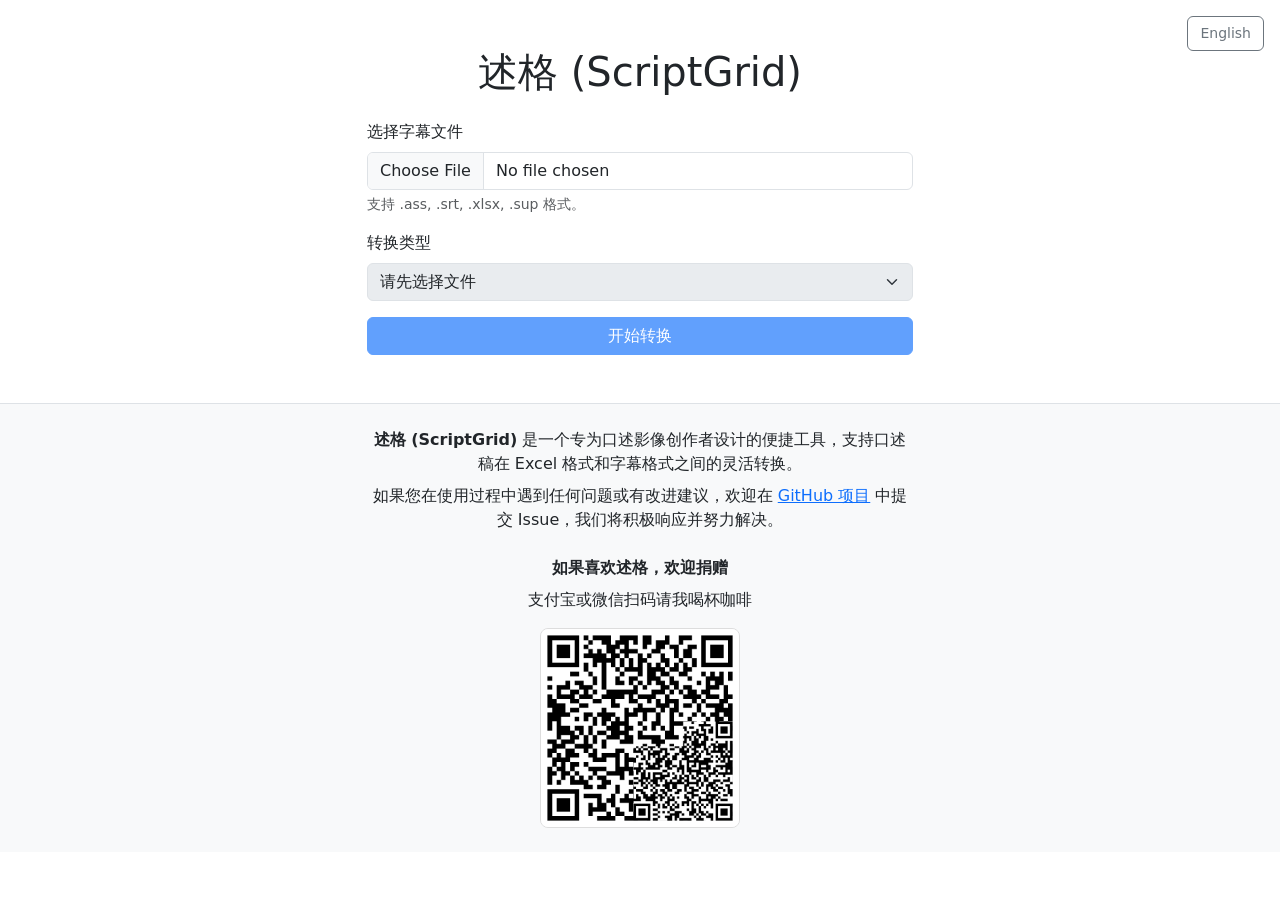
==== commit 486c44e0: "feat: 前端页面增加任务进行中关闭或刷新页面弹窗提醒用户的功能，避免意外中断任务。" ====
--- a/static/index.html
+++ b/static/index.html
@@ -229,7 +229,10 @@
                 
                 // 进度显示标签
                 frameProgressLabel: '当前进度',
-                subtitleCountLabel: '已识别字幕'
+                subtitleCountLabel: '已识别字幕',
+                
+                // 页面关闭确认消息
+                pageCloseConfirm: '正在进行文件转换，离开页面将中断任务。确定要离开吗？'
             },
             
             'en': {
@@ -297,9 +300,151 @@
                 
                 // 进度显示标签
                 frameProgressLabel: 'Current Progress',
-                subtitleCountLabel: 'Recognized Subtitles'
+                subtitleCountLabel: 'Recognized Subtitles',
+                
+                // 页面关闭确认消息
+                pageCloseConfirm: 'File conversion is in progress. Leaving the page will interrupt the task. Are you sure you want to leave?'
             }
         };
+        
+        // ==================== 任务状态管理器 ====================
+        
+        // 任务状态管理器类
+        class TaskStateManager {
+            constructor() {
+                this.isTaskRunning = false;
+                this.confirmOnLeave = false;
+                this.taskType = null; // 当前任务类型
+                this.currentPhase = null; // 当前任务阶段
+            }
+            
+            // 开始任务
+            startTask(taskType = 'general') {
+                console.log('TaskStateManager: 开始任务 -', taskType);
+                this.isTaskRunning = true;
+                this.confirmOnLeave = true;
+                this.taskType = taskType;
+                this.currentPhase = 'starting';
+            }
+            
+            // 结束任务
+            endTask() {
+                console.log('TaskStateManager: 结束任务 -', this.taskType);
+                this.isTaskRunning = false;
+                this.confirmOnLeave = false;
+                this.taskType = null;
+                this.currentPhase = null;
+            }
+            
+            // 检查是否应该显示关闭确认
+            shouldConfirmLeave() {
+                return this.confirmOnLeave && this.isTaskRunning;
+            }
+            
+            // 获取确认消息
+            getConfirmMessage() {
+                // 如果语言管理器存在，使用国际化文本
+                if (typeof languageManager !== 'undefined' && languageManager) {
+                    return languageManager.getText('pageCloseConfirm');
+                }
+                
+                // 默认中文消息
+                return '正在进行文件转换，离开页面将中断任务。确定要离开吗？';
+            }
+            
+            // 更新任务阶段
+            updatePhase(phase) {
+                console.log('TaskStateManager: 更新任务阶段 -', phase);
+                this.currentPhase = phase;
+            }
+            
+            // 获取当前状态信息
+            getStatusInfo() {
+                return {
+                    isTaskRunning: this.isTaskRunning,
+                    confirmOnLeave: this.confirmOnLeave,
+                    taskType: this.taskType,
+                    currentPhase: this.currentPhase
+                };
+            }
+        }
+        
+        // ==================== 页面关闭确认处理器 ====================
+        
+        // 页面关闭确认处理器类
+        class PageCloseHandler {
+            constructor(taskManager, languageManager) {
+                this.taskManager = taskManager;
+                this.languageManager = languageManager;
+                this.isInitialized = false;
+            }
+            
+            // 初始化处理器
+            initialize() {
+                if (this.isInitialized) {
+                    console.log('PageCloseHandler: 已初始化，跳过重复初始化');
+                    return;
+                }
+                
+                console.log('PageCloseHandler: 初始化页面关闭确认处理器');
+                this.bindEvents();
+                this.isInitialized = true;
+            }
+            
+            // 绑定事件监听
+            bindEvents() {
+                // 绑定 beforeunload 事件
+                window.addEventListener('beforeunload', (event) => {
+                    return this.handleBeforeUnload(event);
+                });
+                
+                // 绑定 unload 事件（清理）
+                window.addEventListener('unload', () => {
+                    this.cleanup();
+                });
+                
+                console.log('PageCloseHandler: 事件监听器已绑定');
+            }
+            
+            // 处理页面关闭前事件
+            handleBeforeUnload(event) {
+                if (this.taskManager.shouldConfirmLeave()) {
+                    const confirmMessage = this.taskManager.getConfirmMessage();
+                    console.log('PageCloseHandler: 显示关闭确认 -', confirmMessage);
+                    
+                    // 标准做法：设置 returnValue 并返回字符串
+                    event.preventDefault();
+                    event.returnValue = confirmMessage;
+                    return confirmMessage;
+                }
+                
+                console.log('PageCloseHandler: 允许正常关闭页面');
+                // 任务未运行，允许正常关闭
+                return undefined;
+            }
+            
+            // 清理资源
+            cleanup() {
+                console.log('PageCloseHandler: 清理资源');
+                // 页面卸载时清理任务状态
+                if (this.taskManager) {
+                    this.taskManager.endTask();
+                }
+            }
+            
+            // 手动触发确认（用于调试）
+            testConfirm() {
+                if (this.taskManager.shouldConfirmLeave()) {
+                    const message = this.taskManager.getConfirmMessage();
+                    return confirm(message);
+                }
+                return true;
+            }
+        }
+        
+        // 全局实例
+        let taskStateManager;
+        let pageCloseHandler;
         
         // 语言管理类
         class LanguageManager {
@@ -503,6 +648,13 @@
             
             // 初始化语言管理器
             languageManager = new LanguageManager();
+            
+            // 初始化任务状态管理器
+            taskStateManager = new TaskStateManager();
+            
+            // 初始化页面关闭确认处理器
+            pageCloseHandler = new PageCloseHandler(taskStateManager, languageManager);
+            pageCloseHandler.initialize();
             
             // 绑定事件监听器
             bindEventListeners();
@@ -574,13 +726,19 @@
                     return;
                 }
 
+                // 启动任务状态管理
+                const isSupConversion = conversionType.startsWith('sup_');
+                const taskType = isSupConversion ? 'sup_conversion' : 'general_conversion';
+                taskStateManager.startTask(taskType);
+                console.log('开始转换任务:', taskType);
+
                 // 准备FormData用于文件上传
                 const formData = new FormData();
                 formData.append('file', file);
                 formData.append('conversion_type', conversionType);
                 
                 // 如果是SUP转换，添加语言参数
-                if (conversionType.startsWith('sup_')) {
+                if (isSupConversion) {
                     const targetLanguage = targetLanguageSelect.value || 'auto';
                     formData.append('target_language', targetLanguage);
                 }
@@ -592,9 +750,9 @@
                 convertButton.disabled = true;
 
                 // 检查是否为SUP转换，如果是则显示进度
-                const isSupConversion = conversionType.startsWith('sup_');
                 if (isSupConversion) {
                     showSupProgress(true);
+                    taskStateManager.updatePhase('file_upload');
                 }
 
                 try {
@@ -619,12 +777,14 @@
                             if (taskId) {
                                 // 启动进度监听
                                 console.log('开始监听任务进度:', taskId);
+                                taskStateManager.updatePhase('ocr_processing');
                                 startProgressMonitoring(taskId);
                             } else {
                                 throw new Error('未获取到任务ID');
                             }
                         } else {
                             // 其他转换：同步模式，直接下载
+                            taskStateManager.updatePhase('download');
                             const taskId = response.headers.get('X-Task-ID');
                             
                             // 转换成功，处理文件下载
@@ -644,17 +804,23 @@
                             window.URL.revokeObjectURL(downloadUrl); // 清理URL对象
 
                             showMessage(languageManager.getText('conversionComplete'), 'success');
+                            // 同步转换完成，结束任务
+                            taskStateManager.endTask();
                         }
                     } else {
                         // 处理后端返回的错误
                         const errorText = await response.text();
                         console.error('转换失败:', response.status, errorText);
                         showMessage(`${languageManager.getText('conversionFailed')}: ${errorText || '服务器错误'}`, 'danger');
+                        // 转换失败，结束任务
+                        taskStateManager.endTask();
                     }
                 } catch (error) {
                     // 处理网络或其他异常
                     console.error('请求失败:', error);
                     showMessage(`${languageManager.getText('conversionFailed')}: ${error.message}`, 'danger');
+                    // 请求异常，结束任务
+                    taskStateManager.endTask();
                 } finally {
                     // 只有非-SUP转换才立即恢复控件
                     if (!isSupConversion) {
@@ -867,9 +1033,17 @@
                     
                     if (data.status === 'processing' || data.status === 'starting') {
                         console.log('更新进度:', data.percentage + '%', data.message);
+                        // 更新任务阶段
+                        if (data.phase && taskStateManager) {
+                            taskStateManager.updatePhase(data.phase);
+                        }
                         updateSupProgress(data.current, data.total, data.message, data.percentage, data);
                     } else if (data.status === 'complete') {
                         console.log('转换完成');
+                        // 更新最终阶段
+                        if (taskStateManager) {
+                            taskStateManager.updatePhase('complete');
+                        }
                         updateSupProgress(data.current, data.total, data.message, 100, data);
                         eventSource.close();
                         
@@ -907,7 +1081,10 @@
                                 console.error('下载错误:', error);
                                 showMessage(`${languageManager.getText('conversionFailed')}: ${error.message}`, 'danger');
                             } finally {
-                                // 恢复控件状态
+                                // SUP转换完成，结束任务并恢复控件状态
+                                if (taskStateManager) {
+                                    taskStateManager.endTask();
+                                }
                                 showLoading(false);
                                 showSupProgress(false);
                                 fileInput.disabled = false;
@@ -921,7 +1098,10 @@
                         showMessage(`${languageManager.getText('conversionFailed')}: ${data.message}`, 'danger');
                         eventSource.close();
                         
-                        // 恢复控件状态
+                        // SUP转换失败，结束任务并恢复控件状态
+                        if (taskStateManager) {
+                            taskStateManager.endTask();
+                        }
                         showLoading(false);
                         showSupProgress(false);
                         fileInput.disabled = false;
@@ -929,6 +1109,10 @@
                         convertButton.disabled = false;
                     } else if (data.status === 'waiting') {
                         console.log('等待任务开始...');
+                        // 更新任务阶段为等待
+                        if (taskStateManager) {
+                            taskStateManager.updatePhase('waiting');
+                        }
                     }
                 } catch (e) {
                     console.error('Error parsing progress data:', e);
@@ -939,7 +1123,10 @@
                 console.error('Progress monitoring error:', event);
                 eventSource.close();
                 
-                // 恢复控件状态
+                // 进度监听失败，结束任务并恢复控件状态
+                if (taskStateManager) {
+                    taskStateManager.endTask();
+                }
                 showMessage(`${languageManager.getText('conversionFailed')}: 进度监听失败`, 'danger');
                 showLoading(false);
                 showSupProgress(false);
@@ -949,6 +1136,56 @@
             };
         }
         
+        
+        // ==================== 调试工具函数 ====================
+        
+        // 为开发者提供的全局调试接口
+        window.ScriptGridDebug = {
+            // 获取任务状态
+            getTaskStatus: () => {
+                if (taskStateManager) {
+                    return taskStateManager.getStatusInfo();
+                }
+                return { error: 'TaskStateManager 未初始化' };
+            },
+            
+            // 手动启动测试任务
+            startTestTask: (type = 'test') => {
+                if (taskStateManager) {
+                    taskStateManager.startTask(type);
+                    console.log('测试任务已启动:', type);
+                    return true;
+                }
+                return false;
+            },
+            
+            // 手动结束任务
+            endTestTask: () => {
+                if (taskStateManager) {
+                    taskStateManager.endTask();
+                    console.log('测试任务已结束');
+                    return true;
+                }
+                return false;
+            },
+            
+            // 测试确认对话框
+            testConfirm: () => {
+                if (pageCloseHandler) {
+                    return pageCloseHandler.testConfirm();
+                }
+                return false;
+            },
+            
+            // 获取确认消息
+            getConfirmMessage: () => {
+                if (taskStateManager) {
+                    return taskStateManager.getConfirmMessage();
+                }
+                return null;
+            }
+        };
+        
         // 页面加载时初始化
         document.addEventListener('DOMContentLoaded', function() {
             initializeApp();
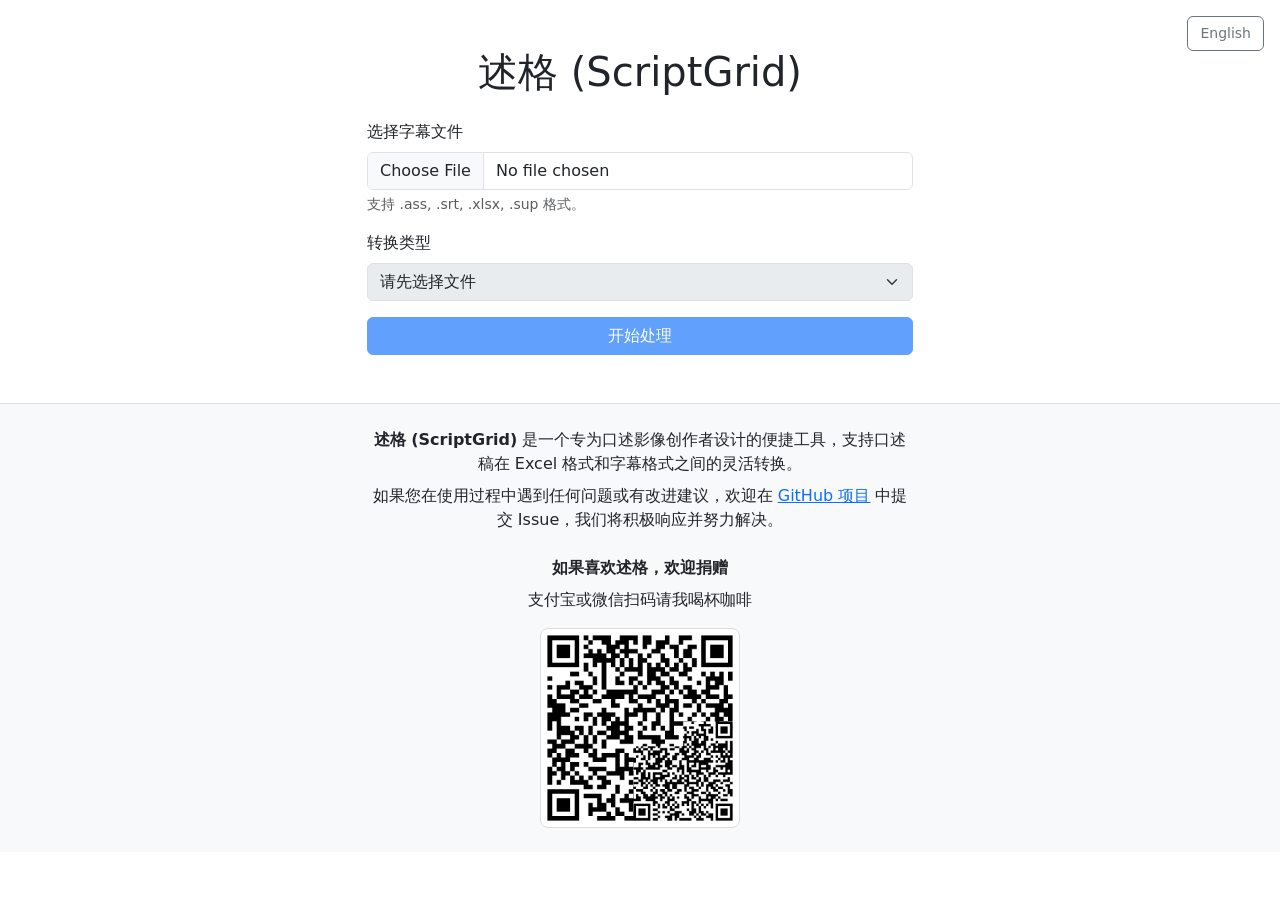
==== commit d350aff8: "feat(subtitle): 新增空白口述稿自动打轴功能 - 添加空白口述稿自动打轴转换类型，支持 SRT/ASS/SUP 格式字幕输入 - 实现自动生成带占位文本的口述稿 SRT 字幕，时间间隔规" ====
--- a/static/index.html
+++ b/static/index.html
@@ -86,7 +86,7 @@
                     </div>
 
                     <div class="d-grid gap-2">
-                        <button type="submit" class="btn btn-primary" id="convertBtn" disabled data-i18n="convertButton">开始转换</button>
+                        <button type="submit" class="btn btn-primary" id="convertBtn" disabled data-i18n="convertButton">开始处理</button>
                     </div>
                 </form>
 
@@ -175,7 +175,7 @@
                 conversionLabel: '转换类型',
                 selectFile: '请先选择文件',
                 selectConversion: '请选择转换类型',
-                convertButton: '开始转换',
+                convertButton: '开始处理',
                 
                 // 转换选项
                 assToSrt: 'ASS 转 SRT (.ass -> .srt)',
@@ -218,6 +218,10 @@
                 supProgress: '正在处理第 {current} / {total} 帧...',
                 supComplete: '转换完成！共处理 {count} 条字幕',
                 
+                // 口述稿自动打轴
+                auto_narration_timing: '空白口述稿自动打轴',
+                narration_placeholder: '请填写口述文本',
+                
                 // SUP 转换阶段
                 phases: {
                     file_parsing: '正在解析SUP文件...',
@@ -246,7 +250,7 @@
                 conversionLabel: 'Conversion Type',
                 selectFile: 'Please select a file first',
                 selectConversion: 'Please select conversion type',
-                convertButton: 'Start Conversion',
+                convertButton: 'Start Processing',
                 
                 // 转换选项
                 assToSrt: 'ASS to SRT (.ass -> .srt)',
@@ -288,6 +292,10 @@
                 supProcessing: 'Converting SUP file, please wait...',
                 supProgress: 'Processing frame {current} / {total}...',
                 supComplete: 'Conversion complete! Processed {count} subtitles',
+                
+                // Auto narration timing
+                auto_narration_timing: 'Auto Narration Timing',
+                narration_placeholder: 'Please enter narration text',
                 
                 // SUP 转换阶段
                 phases: {
@@ -592,6 +600,9 @@
                         case 'sup_to_excel':
                             textKey = 'supToExcel';
                             break;
+                        case 'auto_narration_timing':
+                            textKey = 'auto_narration_timing';
+                            break;
                     }
                     
                     if (textKey && languages[this.currentLang][textKey]) {
@@ -633,6 +644,7 @@
         // 获取DOM元素（在DOMContentLoaded事件中获取）
         let fileInput, conversionTypeSelect, convertButton, form, messageArea, loadingIndicator;
         let languageSelectionContainer, targetLanguageSelect;
+        let fileExtension = '';
         
         // 初始化函数
         function initializeApp() {
@@ -670,7 +682,7 @@
                 const file = this.files[0];
                 if (file) {
                     const fileName = file.name;
-                    const fileExtension = fileName.substring(fileName.lastIndexOf('.')).toLowerCase();
+                    fileExtension = fileName.substring(fileName.lastIndexOf('.')).toLowerCase();
 
                     // 重置并更新转换类型下拉框
                     conversionTypeSelect.innerHTML = `<option value="" selected>${languageManager.getText('selectFile')}</option>`;
@@ -727,7 +739,9 @@
                 }
 
                 // 启动任务状态管理
-                const isSupConversion = conversionType.startsWith('sup_');
+                // SUP转换或SUP文件的auto_narration_timing转换都需要走异步流程
+                const isSupConversion = conversionType.startsWith('sup_') || 
+                                       (fileExtension === '.sup' && conversionType === 'auto_narration_timing');
                 const taskType = isSupConversion ? 'sup_conversion' : 'general_conversion';
                 taskStateManager.startTask(taskType);
                 console.log('开始转换任务:', taskType);
@@ -741,6 +755,11 @@
                 if (isSupConversion) {
                     const targetLanguage = targetLanguageSelect.value || 'auto';
                     formData.append('target_language', targetLanguage);
+                }
+                
+                // 当转换类型为 auto_narration_timing 时，传递占位符文本
+                if (conversionType === 'auto_narration_timing') {
+                    formData.append('placeholder_text', languages[languageManager.currentLang].narration_placeholder);
                 }
 
                 // 显示加载指示器，禁用表单控件
@@ -794,7 +813,7 @@
                             link.href = downloadUrl;
                             // 根据转换类型设置默认文件名后缀
                             let fileExt = '.xlsx';
-                            if (conversionType === 'ass_to_srt' || conversionType === 'xlsx_to_srt' || conversionType === 'sup_to_srt') {
+                            if (conversionType === 'ass_to_srt' || conversionType === 'xlsx_to_srt' || conversionType === 'sup_to_srt' || conversionType === 'auto_narration_timing') {
                                 fileExt = '.srt';
                             }
                             link.download = file.name.substring(0, file.name.lastIndexOf('.')) + fileExt;
@@ -898,17 +917,20 @@
             return {
                 '.ass': [
                     { value: 'ass_to_srt', getText: () => languageManager.getText('assToSrt') },
-                    { value: 'subtitle_to_excel', getText: () => languageManager.getText('subtitleToExcel') }
+                    { value: 'subtitle_to_excel', getText: () => languageManager.getText('subtitleToExcel') },
+                    { value: 'auto_narration_timing', getText: () => languageManager.getText('auto_narration_timing') }
                 ],
                 '.srt': [
-                    { value: 'subtitle_to_excel', getText: () => languageManager.getText('srtToExcel') }
+                    { value: 'subtitle_to_excel', getText: () => languageManager.getText('srtToExcel') },
+                    { value: 'auto_narration_timing', getText: () => languageManager.getText('auto_narration_timing') }
                 ],
                 '.xlsx': [
                     { value: 'xlsx_to_srt', getText: () => languageManager.getText('xlsxToSrt') }
                 ],
                 '.sup': [
                     { value: 'sup_to_srt', getText: () => languageManager.getText('supToSrt') },
-                    { value: 'sup_to_excel', getText: () => languageManager.getText('supToExcel') }
+                    { value: 'sup_to_excel', getText: () => languageManager.getText('supToExcel') },
+                    { value: 'auto_narration_timing', getText: () => languageManager.getText('auto_narration_timing') }
                 ]
             };
         }
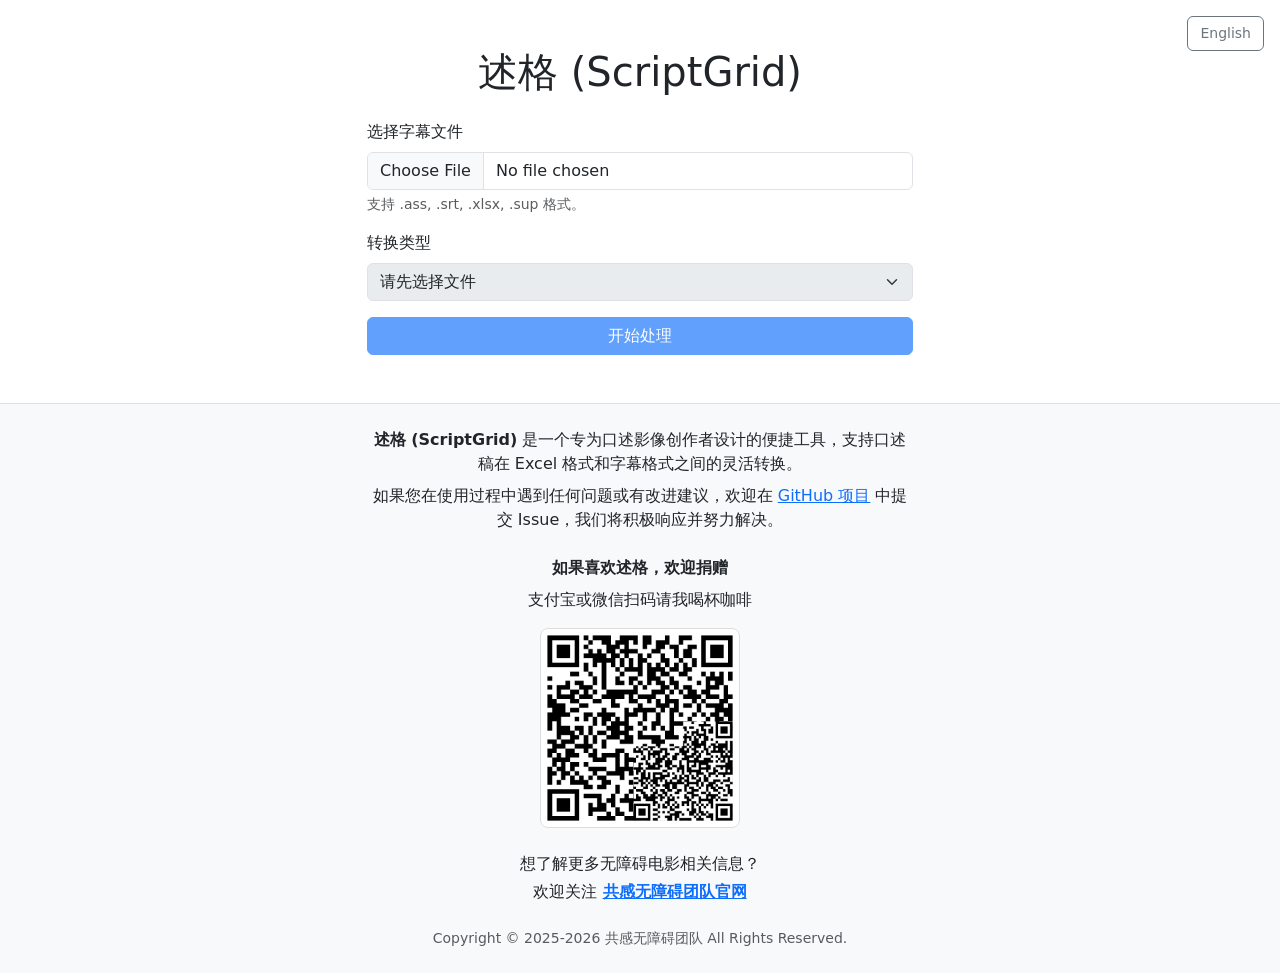
==== commit 2cf51eea: "feat(ui): 添加共感无障碍团队官网入口及版权信息 - 在首页底部增加共感无障碍团队官网链接和介绍文本 - 新增版权信息，显示共感无障碍团队的版权所有年份 - 更新中英文国际化文案，支持新添加的" ====
--- a/static/index.html
+++ b/static/index.html
@@ -7,42 +7,7 @@
     <!-- Bootstrap 5 CSS -->
     <link href="https://cdn.jsdelivr.net/npm/bootstrap@5.3.0-alpha1/dist/css/bootstrap.min.css" rel="stylesheet"
         integrity="sha384-GLhlTQ8iRABdZLl6O3oVMWSktQOp6b7In1Zl3/Jr59b6EGGoI1aFkw7cmDA6j6gD" crossorigin="anonymous">
-    <style>
-        /* 为焦点元素添加更明显的指示器，增强可访问性 */
-        a:focus, button:focus, input:focus, select:focus {
-            outline: 2px dashed #0d6efd; /* Bootstrap primary color */
-            outline-offset: 2px;
-        }
-        /* 加载动画样式 */
-        #loadingIndicator {
-            display: none; /* 默认隐藏 */
-        }
-        /* 语言切换器样式 */
-        .language-switch {
-            z-index: 1050;
-        }
-        .language-switch .btn {
-            font-size: 0.875rem;
-            padding: 0.375rem 0.75rem;
-            border-radius: 0.375rem;
-            transition: all 0.2s ease-in-out;
-        }
-        .language-switch .btn:hover {
-            transform: translateY(-1px);
-            box-shadow: 0 2px 4px rgba(0,0,0,0.1);
-        }
-        /* 响应式设计 */
-        @media (max-width: 768px) {
-            .language-switch {
-                top: 10px;
-                right: 10px;
-            }
-            .language-switch .btn {
-                font-size: 0.75rem;
-                padding: 0.25rem 0.5rem;
-            }
-        }
-    </style>
+    <link href="/static/css/style.css" rel="stylesheet">
 </head>
 <body>
     <!-- 语言切换器 -->
@@ -140,15 +105,23 @@
         <div class="container">
             <div class="row justify-content-center">
                 <div class="col-md-8 col-lg-6 text-center">
-                    <p class="mb-2"><strong data-i18n="mainHeading">述格 (ScriptGrid)</strong> <span data-i18n="footerDescription">是一个专为口述影像创作者设计的便捷工具，支持口述稿在 Excel 格式和字幕格式之间的灵活转换。</span></p>
+                    <p class="mb-2"><strong data-i18n="mainHeading">述格 (ScriptGrid)</strong> <span data-i18n="footerDescription">是一个专为口述影像创作者设计的便捷工具，支持口述稿与 Excel 格式和字幕格式之间的灵活转换。</span></p>
                     <p class="mb-4"><span data-i18n="feedbackText">如果您在使用过程中遇到任何问题或有改进建议，欢迎在</span> <a href="https://github.com/yunshenwuji/scriptgrid" target="_blank" rel="noopener noreferrer" data-i18n="githubProject">GitHub 项目</a> <span data-i18n="feedbackSuffix">中提交 Issue，我们将积极响应并努力解决。</span></p>
                     
                     <!-- 捐赠区域 -->
                     <div class="donation-section">
                         <p class="mb-2"><strong data-i18n="donationTitle">如果喜欢述格，欢迎捐赠</strong></p>
                         <p class="mb-3" data-i18n="donationText">支付宝或微信扫码请我喝杯咖啡</p>
-                        <img src="/static/PayQrcode.png" alt="支付宝微信收款二维码" class="img-fluid" style="max-width: 200px; border: 1px solid #ddd; border-radius: 8px;" data-i18n-alt="paymentQrAlt">
+                        <img src="/static/img/PayQrcode.png" alt="支付宝微信收款二维码" class="img-fluid" style="max-width: 200px; border: 1px solid #ddd; border-radius: 8px;" data-i18n-alt="paymentQrAlt">
                     </div>
+
+                    <!-- 共感无障碍团队官网入口 -->
+                    <div class="team-website-section mt-4">
+                        <p class="mb-1" data-i18n="teamWebsiteIntro">想了解更多无障碍电影相关信息？</p>
+                        <p class="mb-0"><span data-i18n="teamWebsiteFollow">欢迎关注</span> <a href="https://gonggan.org.cn/" target="_blank" rel="noopener noreferrer"><strong data-i18n="teamWebsiteLink">共感无障碍团队官网</strong></a></p>
+                    </div>
+
+                    <p class="text-muted small mt-4 mb-0">Copyright &copy; 2025-2026 共感无障碍团队 All Rights Reserved.</p>
                 </div>
             </div>
         </div>
@@ -159,1059 +132,10 @@
         integrity="sha384-w76AqPfDkMBDXo30jS1Sgez6pr3x5MlQ1ZAGC+nuZB+EYdgRZgiwxhTBTkF7CXvN"
         crossorigin="anonymous"></script>
 
-    <script>
-        // ==================== 国际化功能 ====================
-        
-        // 语言数据包
-        const languages = {
-            'zh-CN': {
-                // 页面标题和主要内容
-                pageTitle: '述格 (ScriptGrid)',
-                mainHeading: '述格 (ScriptGrid)',
-                
-                // 表单相关
-                fileLabel: '选择字幕文件',
-                fileHelp: '支持 .ass, .srt, .xlsx, .sup 格式。',
-                conversionLabel: '转换类型',
-                selectFile: '请先选择文件',
-                selectConversion: '请选择转换类型',
-                convertButton: '开始处理',
-                
-                // 转换选项
-                assToSrt: 'ASS 转 SRT (.ass -> .srt)',
-                subtitleToExcel: '字幕转表格 (.ass -> .xlsx)',
-                srtToExcel: '字幕转表格 (.srt -> .xlsx)',
-                xlsxToSrt: '表格转字幕 (.xlsx -> .srt)',
-                supToSrt: 'SUP 转 SRT (.sup -> .srt)',
-                supToExcel: 'SUP 转表格 (.sup -> .xlsx)',
-                
-                // 语言选择
-                languageLabel: '字幕语言',
-                autoDetect: '自动检测',
-                languageHelp: '如果自动检测不准确，可手动选择字幕语言。',
-                languageAriaLabel: '选择字幕语言',
-                
-                // 状态消息
-                processing: '处理中...',
-                processingMessage: '处理中，请稍候...',
-                conversionComplete: '转换完成，文件已开始下载。',
-                conversionFailed: '转换失败',
-                unsupportedFile: '不支持的文件类型。',
-                selectFileWarning: '请选择一个文件。',
-                selectTypeWarning: '请选择转换类型。',
-                
-                // 页脚内容
-                footerDescription: '是一个专为口述影像创作者设计的便捷工具，支持口述稿在 Excel 格式和字幕格式之间的灵活转换。',
-                feedbackText: '如果您在使用过程中遇到任何问题或有改进建议，欢迎在',
-                githubProject: 'GitHub 项目',
-                feedbackSuffix: '中提交 Issue，我们将积极响应并努力解决。',
-                donationTitle: '如果喜欢述格，欢迎捐赠',
-                donationText: '支付宝或微信扫码请我喝杯咖啡',
-                
-                // 语言切换
-                langSwitchToEn: 'English',
-                conversionAriaLabel: '选择转换类型',
-                paymentQrAlt: '支付宝微信收款二维码',
-                
-                // SUP 转换进度提示
-                supProcessing: 'SUP 文件转换中，请耐心等待...',
-                supProgress: '正在处理第 {current} / {total} 帧...',
-                supComplete: '转换完成！共处理 {count} 条字幕',
-                
-                // 口述稿自动打轴
-                auto_narration_timing: '空白口述稿自动打轴',
-                narration_placeholder: '请填写口述文本',
-                
-                // SUP 转换阶段
-                phases: {
-                    file_parsing: '正在解析SUP文件...',
-                    language_detection: '正在检测字幕语言...',
-                    ocr_init: '正在初始化OCR引擎...',
-                    ocr_processing: '正在识别字幕内容...',
-                    complete: '转换完成！'
-                },
-                
-                // 进度显示标签
-                frameProgressLabel: '当前进度',
-                subtitleCountLabel: '已识别字幕',
-                
-                // 页面关闭确认消息
-                pageCloseConfirm: '正在进行文件转换，离开页面将中断任务。确定要离开吗？'
-            },
-            
-            'en': {
-                // 页面标题和主要内容
-                pageTitle: 'ScriptGrid',
-                mainHeading: 'ScriptGrid',
-                
-                // 表单相关
-                fileLabel: 'Select Subtitle File',
-                fileHelp: 'Supports .ass, .srt, .xlsx, .sup formats.',
-                conversionLabel: 'Conversion Type',
-                selectFile: 'Please select a file first',
-                selectConversion: 'Please select conversion type',
-                convertButton: 'Start Processing',
-                
-                // 转换选项
-                assToSrt: 'ASS to SRT (.ass -> .srt)',
-                subtitleToExcel: 'Subtitle to Excel (.ass -> .xlsx)',
-                srtToExcel: 'Subtitle to Excel (.srt -> .xlsx)',
-                xlsxToSrt: 'Excel to Subtitle (.xlsx -> .srt)',
-                supToSrt: 'SUP to SRT (.sup -> .srt)',
-                supToExcel: 'SUP to Excel (.sup -> .xlsx)',
-                
-                // 语言选择
-                languageLabel: 'Subtitle Language',
-                autoDetect: 'Auto Detect',
-                languageHelp: 'If auto detection is inaccurate, you can manually select the subtitle language.',
-                languageAriaLabel: 'Select Subtitle Language',
-                
-                // 状态消息
-                processing: 'Processing...',
-                processingMessage: 'Processing, please wait...',
-                conversionComplete: 'Conversion completed, file download started.',
-                conversionFailed: 'Conversion failed',
-                unsupportedFile: 'Unsupported file type.',
-                selectFileWarning: 'Please select a file.',
-                selectTypeWarning: 'Please select conversion type.',
-                
-                // 页脚内容
-                footerDescription: 'is a convenient tool designed for audio description creators, supporting flexible conversion between Excel format and subtitle format for descriptive scripts.',
-                feedbackText: 'If you encounter any issues or have suggestions for improvement, please submit an Issue in the',
-                githubProject: 'GitHub project',
-                feedbackSuffix: ', and we will respond actively and work to resolve them.',
-                donationTitle: 'If you like ScriptGrid, donations are welcome',
-                donationText: 'Scan with Alipay or WeChat to buy me a coffee',
-                
-                // 语言切换
-                langSwitchToCn: '中文',
-                conversionAriaLabel: 'Select Conversion Type',
-                paymentQrAlt: 'Alipay and WeChat Payment QR Code',
-                
-                // SUP 转换进度提示
-                supProcessing: 'Converting SUP file, please wait...',
-                supProgress: 'Processing frame {current} / {total}...',
-                supComplete: 'Conversion complete! Processed {count} subtitles',
-                
-                // Auto narration timing
-                auto_narration_timing: 'Auto Narration Timing',
-                narration_placeholder: 'Please enter narration text',
-                
-                // SUP 转换阶段
-                phases: {
-                    file_parsing: 'Parsing SUP file...',
-                    language_detection: 'Detecting subtitle language...',
-                    ocr_init: 'Initializing OCR engine...',
-                    ocr_processing: 'Recognizing subtitle content...',
-                    complete: 'Conversion complete!'
-                },
-                
-                // 进度显示标签
-                frameProgressLabel: 'Current Progress',
-                subtitleCountLabel: 'Recognized Subtitles',
-                
-                // 页面关闭确认消息
-                pageCloseConfirm: 'File conversion is in progress. Leaving the page will interrupt the task. Are you sure you want to leave?'
-            }
-        };
-        
-        // ==================== 任务状态管理器 ====================
-        
-        // 任务状态管理器类
-        class TaskStateManager {
-            constructor() {
-                this.isTaskRunning = false;
-                this.confirmOnLeave = false;
-                this.taskType = null; // 当前任务类型
-                this.currentPhase = null; // 当前任务阶段
-            }
-            
-            // 开始任务
-            startTask(taskType = 'general') {
-                console.log('TaskStateManager: 开始任务 -', taskType);
-                this.isTaskRunning = true;
-                this.confirmOnLeave = true;
-                this.taskType = taskType;
-                this.currentPhase = 'starting';
-            }
-            
-            // 结束任务
-            endTask() {
-                console.log('TaskStateManager: 结束任务 -', this.taskType);
-                this.isTaskRunning = false;
-                this.confirmOnLeave = false;
-                this.taskType = null;
-                this.currentPhase = null;
-            }
-            
-            // 检查是否应该显示关闭确认
-            shouldConfirmLeave() {
-                return this.confirmOnLeave && this.isTaskRunning;
-            }
-            
-            // 获取确认消息
-            getConfirmMessage() {
-                // 如果语言管理器存在，使用国际化文本
-                if (typeof languageManager !== 'undefined' && languageManager) {
-                    return languageManager.getText('pageCloseConfirm');
-                }
-                
-                // 默认中文消息
-                return '正在进行文件转换，离开页面将中断任务。确定要离开吗？';
-            }
-            
-            // 更新任务阶段
-            updatePhase(phase) {
-                console.log('TaskStateManager: 更新任务阶段 -', phase);
-                this.currentPhase = phase;
-            }
-            
-            // 获取当前状态信息
-            getStatusInfo() {
-                return {
-                    isTaskRunning: this.isTaskRunning,
-                    confirmOnLeave: this.confirmOnLeave,
-                    taskType: this.taskType,
-                    currentPhase: this.currentPhase
-                };
-            }
-        }
-        
-        // ==================== 页面关闭确认处理器 ====================
-        
-        // 页面关闭确认处理器类
-        class PageCloseHandler {
-            constructor(taskManager, languageManager) {
-                this.taskManager = taskManager;
-                this.languageManager = languageManager;
-                this.isInitialized = false;
-            }
-            
-            // 初始化处理器
-            initialize() {
-                if (this.isInitialized) {
-                    console.log('PageCloseHandler: 已初始化，跳过重复初始化');
-                    return;
-                }
-                
-                console.log('PageCloseHandler: 初始化页面关闭确认处理器');
-                this.bindEvents();
-                this.isInitialized = true;
-            }
-            
-            // 绑定事件监听
-            bindEvents() {
-                // 绑定 beforeunload 事件
-                window.addEventListener('beforeunload', (event) => {
-                    return this.handleBeforeUnload(event);
-                });
-                
-                // 绑定 unload 事件（清理）
-                window.addEventListener('unload', () => {
-                    this.cleanup();
-                });
-                
-                console.log('PageCloseHandler: 事件监听器已绑定');
-            }
-            
-            // 处理页面关闭前事件
-            handleBeforeUnload(event) {
-                if (this.taskManager.shouldConfirmLeave()) {
-                    const confirmMessage = this.taskManager.getConfirmMessage();
-                    console.log('PageCloseHandler: 显示关闭确认 -', confirmMessage);
-                    
-                    // 标准做法：设置 returnValue 并返回字符串
-                    event.preventDefault();
-                    event.returnValue = confirmMessage;
-                    return confirmMessage;
-                }
-                
-                console.log('PageCloseHandler: 允许正常关闭页面');
-                // 任务未运行，允许正常关闭
-                return undefined;
-            }
-            
-            // 清理资源
-            cleanup() {
-                console.log('PageCloseHandler: 清理资源');
-                // 页面卸载时清理任务状态
-                if (this.taskManager) {
-                    this.taskManager.endTask();
-                }
-            }
-            
-            // 手动触发确认（用于调试）
-            testConfirm() {
-                if (this.taskManager.shouldConfirmLeave()) {
-                    const message = this.taskManager.getConfirmMessage();
-                    return confirm(message);
-                }
-                return true;
-            }
-        }
-        
-        // 全局实例
-        let taskStateManager;
-        let pageCloseHandler;
-        
-        // 语言管理类
-        class LanguageManager {
-            constructor() {
-                this.currentLang = this.getStoredLanguage() || 'zh-CN';
-                this.init();
-            }
-            
-            init() {
-                this.bindEvents();
-                this.updateLanguage(this.currentLang);
-                // 确保在初始化后更新语言选项
-                setTimeout(() => {
-                    if (typeof updateLanguageOptions === 'function') {
-                        updateLanguageOptions();
-                    }
-                }, 100);
-            }
-            
-            getStoredLanguage() {
-                return localStorage.getItem('scriptgrid-language');
-            }
-            
-            setStoredLanguage(lang) {
-                localStorage.setItem('scriptgrid-language', lang);
-            }
-            
-            bindEvents() {
-                const langSwitchBtn = document.getElementById('langSwitchBtn');
-                if (langSwitchBtn) {
-                    langSwitchBtn.addEventListener('click', () => {
-                        this.switchLanguage();
-                    });
-                }
-            }
-            
-            switchLanguage() {
-                const newLang = this.currentLang === 'zh-CN' ? 'en' : 'zh-CN';
-                this.updateLanguage(newLang);
-            }
-            
-            updateLanguage(lang) {
-                this.currentLang = lang;
-                this.setStoredLanguage(lang);
-                
-                // 更新HTML lang属性
-                document.documentElement.lang = lang;
-                
-                // 更新页面标题
-                document.title = languages[lang].pageTitle;
-                
-                // 更新所有带有data-i18n属性的元素
-                this.updateElements();
-                
-                // 更新转换选项（如果有文件已选择）
-                this.updateConversionOptionsText();
-                
-                // 更新语言切换按钮
-                this.updateSwitchButton();
-                
-                // 更新语言选择框选项（重要！）
-                if (typeof updateLanguageOptions === 'function') {
-                    updateLanguageOptions();
-                }
-            }
-            
-            updateElements() {
-                const elements = document.querySelectorAll('[data-i18n]');
-                elements.forEach(element => {
-                    const key = element.getAttribute('data-i18n');
-                    if (languages[this.currentLang][key]) {
-                        element.textContent = languages[this.currentLang][key];
-                    }
-                });
-                
-                // 更新aria-label属性
-                const ariaElements = document.querySelectorAll('[data-i18n-aria]');
-                ariaElements.forEach(element => {
-                    const key = element.getAttribute('data-i18n-aria');
-                    if (languages[this.currentLang][key]) {
-                        element.setAttribute('aria-label', languages[this.currentLang][key]);
-                    }
-                });
-                
-                // 更新title属性
-                const titleElements = document.querySelectorAll('[data-i18n-title]');
-                titleElements.forEach(element => {
-                    const key = element.getAttribute('data-i18n-title');
-                    if (languages[this.currentLang][key]) {
-                        element.setAttribute('title', languages[this.currentLang][key]);
-                    }
-                });
-                
-                // 更新alt属性
-                const altElements = document.querySelectorAll('[data-i18n-alt]');
-                altElements.forEach(element => {
-                    const key = element.getAttribute('data-i18n-alt');
-                    if (languages[this.currentLang][key]) {
-                        element.setAttribute('alt', languages[this.currentLang][key]);
-                    }
-                });
-            }
-            
-            updateConversionOptionsText() {
-                // 更新转换选项文本（保持现有逻辑不变，只更新显示文本）
-                const conversionTypeSelect = document.getElementById('conversionType');
-                if (conversionTypeSelect) {
-                    const selectedValue = conversionTypeSelect.value;
-                    
-                    // 更新默认选项文本
-                    const defaultOption = conversionTypeSelect.querySelector('option[value=""]');
-                    if (defaultOption) {
-                        defaultOption.textContent = selectedValue === '' ? 
-                            languages[this.currentLang].selectFile : 
-                            languages[this.currentLang].selectConversion;
-                    }
-                    
-                    // 更新其他选项的文本
-                    this.updateConversionOptionTexts();
-                }
-            }
-            
-            updateConversionOptionTexts() {
-                const conversionTypeSelect = document.getElementById('conversionType');
-                if (!conversionTypeSelect) return;
-                
-                const options = conversionTypeSelect.querySelectorAll('option[value]:not([value=""])');
-                options.forEach(option => {
-                    const value = option.value;
-                    let textKey = '';
-                    
-                    switch(value) {
-                        case 'ass_to_srt':
-                            textKey = 'assToSrt';
-                            break;
-                        case 'subtitle_to_excel':
-                            textKey = option.textContent.includes('.ass') ? 'subtitleToExcel' : 'srtToExcel';
-                            break;
-                        case 'xlsx_to_srt':
-                            textKey = 'xlsxToSrt';
-                            break;
-                        case 'sup_to_srt':
-                            textKey = 'supToSrt';
-                            break;
-                        case 'sup_to_excel':
-                            textKey = 'supToExcel';
-                            break;
-                        case 'auto_narration_timing':
-                            textKey = 'auto_narration_timing';
-                            break;
-                    }
-                    
-                    if (textKey && languages[this.currentLang][textKey]) {
-                        option.textContent = languages[this.currentLang][textKey];
-                    }
-                });
-            }
-            
-            updateSwitchButton() {
-                const langSwitchBtn = document.getElementById('langSwitchBtn');
-                const langSwitchText = document.getElementById('langSwitchText');
-                
-                if (langSwitchBtn && langSwitchText) {
-                    const targetLangText = this.currentLang === 'zh-CN' ? 
-                        languages[this.currentLang].langSwitchToEn : 
-                        languages[this.currentLang].langSwitchToCn;
-                    
-                    // 更新按钮文本
-                    langSwitchText.textContent = targetLangText;
-                    
-                    // 更新aria-label和title属性
-                    langSwitchBtn.setAttribute('aria-label', targetLangText);
-                    langSwitchBtn.setAttribute('title', targetLangText);
-                }
-            }
-            
-            // 获取当前语言的文本
-            getText(key) {
-                return languages[this.currentLang][key] || key;
-            }
-        }
-        
-        // 初始化语言管理器
-        let languageManager;
-        
-        // 全局变量存储支持的语言列表
-        let supportedLanguages = {};
-        
-        // 获取DOM元素（在DOMContentLoaded事件中获取）
-        let fileInput, conversionTypeSelect, convertButton, form, messageArea, loadingIndicator;
-        let languageSelectionContainer, targetLanguageSelect;
-        let fileExtension = '';
-        
-        // 初始化函数
-        function initializeApp() {
-            // 获取DOM元素
-            fileInput = document.getElementById('subtitleFile');
-            conversionTypeSelect = document.getElementById('conversionType');
-            convertButton = document.getElementById('convertBtn');
-            form = document.getElementById('converterForm');
-            messageArea = document.getElementById('messageArea');
-            loadingIndicator = document.getElementById('loadingIndicator');
-            languageSelectionContainer = document.getElementById('languageSelectionContainer');
-            targetLanguageSelect = document.getElementById('targetLanguage');
-            
-            // 初始化语言管理器
-            languageManager = new LanguageManager();
-            
-            // 初始化任务状态管理器
-            taskStateManager = new TaskStateManager();
-            
-            // 初始化页面关闭确认处理器
-            pageCloseHandler = new PageCloseHandler(taskStateManager, languageManager);
-            pageCloseHandler.initialize();
-            
-            // 绑定事件监听器
-            bindEventListeners();
-            
-            // 加载支持的语言列表
-            loadSupportedLanguages();
-        }
-        
-        // 绑定事件监听器函数
-        function bindEventListeners() {
-            // 文件选择事件监听器
-            fileInput.addEventListener('change', function () {
-                const file = this.files[0];
-                if (file) {
-                    const fileName = file.name;
-                    fileExtension = fileName.substring(fileName.lastIndexOf('.')).toLowerCase();
-
-                    // 重置并更新转换类型下拉框
-                    conversionTypeSelect.innerHTML = `<option value="" selected>${languageManager.getText('selectFile')}</option>`;
-                    conversionTypeSelect.disabled = false;
-
-                    const options = getConversionOptions()[fileExtension];
-                    if (options && options.length > 0) {
-                        options.forEach(option => {
-                            const opt = document.createElement('option');
-                            opt.value = option.value;
-                            opt.textContent = option.getText();
-                            conversionTypeSelect.appendChild(opt);
-                        });
-                        convertButton.disabled = false; // 启用转换按钮
-                        hideMessage(); // 清除可能存在的旧消息
-                        
-                        // 检查是否为SUP文件，如果是则显示语言选择框
-                        if (fileExtension === '.sup') {
-                            languageSelectionContainer.style.display = 'block';
-                        } else {
-                            languageSelectionContainer.style.display = 'none';
-                        }
-                    } else {
-                        conversionTypeSelect.disabled = true;
-                        convertButton.disabled = true;
-                        languageSelectionContainer.style.display = 'none'; // 隐藏语言选择框
-                        showMessage(languageManager.getText('unsupportedFile'), 'warning');
-                    }
-                } else {
-                    // 如果没有选择文件，重置状态
-                    conversionTypeSelect.innerHTML = `<option value="" selected>${languageManager.getText('selectFile')}</option>`;
-                    conversionTypeSelect.disabled = true;
-                    convertButton.disabled = true;
-                    languageSelectionContainer.style.display = 'none'; // 隐藏语言选择框
-                    hideMessage();
-                }
-            });
-
-            // 表单提交事件监听器
-            form.addEventListener('submit', async function (e) {
-                e.preventDefault(); // 阻止表单默认提交
-
-                const file = fileInput.files[0];
-                const conversionType = conversionTypeSelect.value;
-
-                if (!file) {
-                    showMessage(languageManager.getText('selectFileWarning'), 'warning');
-                    return;
-                }
-
-                if (!conversionType) {
-                    showMessage(languageManager.getText('selectTypeWarning'), 'warning');
-                    return;
-                }
-
-                // 启动任务状态管理
-                // SUP转换或SUP文件的auto_narration_timing转换都需要走异步流程
-                const isSupConversion = conversionType.startsWith('sup_') || 
-                                       (fileExtension === '.sup' && conversionType === 'auto_narration_timing');
-                const taskType = isSupConversion ? 'sup_conversion' : 'general_conversion';
-                taskStateManager.startTask(taskType);
-                console.log('开始转换任务:', taskType);
-
-                // 准备FormData用于文件上传
-                const formData = new FormData();
-                formData.append('file', file);
-                formData.append('conversion_type', conversionType);
-                
-                // 如果是SUP转换，添加语言参数
-                if (isSupConversion) {
-                    const targetLanguage = targetLanguageSelect.value || 'auto';
-                    formData.append('target_language', targetLanguage);
-                }
-                
-                // 当转换类型为 auto_narration_timing 时，传递占位符文本
-                if (conversionType === 'auto_narration_timing') {
-                    formData.append('placeholder_text', languages[languageManager.currentLang].narration_placeholder);
-                }
-
-                // 显示加载指示器，禁用表单控件
-                showLoading(true);
-                fileInput.disabled = true;
-                conversionTypeSelect.disabled = true;
-                convertButton.disabled = true;
-
-                // 检查是否为SUP转换，如果是则显示进度
-                if (isSupConversion) {
-                    showSupProgress(true);
-                    taskStateManager.updatePhase('file_upload');
-                }
-
-                try {
-                    // 发送POST请求到后端API
-                    const response = await fetch('/api/convert', {
-                        method: 'POST',
-                        body: formData
-                    });
-
-                    if (response.ok) {
-                        // 检查是否是SUP转换的异步响应
-                        const contentType = response.headers.get('content-type');
-                        
-                        if (contentType && contentType.includes('application/json') && isSupConversion) {
-                            // SUP转换：异步模式
-                            const result = await response.json();
-                            const taskId = result.task_id;
-                            
-                            console.log('获取到SUP转换任务ID:', taskId);
-                            console.log('响应数据:', result);
-                            
-                            if (taskId) {
-                                // 启动进度监听
-                                console.log('开始监听任务进度:', taskId);
-                                taskStateManager.updatePhase('ocr_processing');
-                                startProgressMonitoring(taskId);
-                            } else {
-                                throw new Error('未获取到任务ID');
-                            }
-                        } else {
-                            // 其他转换：同步模式，直接下载
-                            taskStateManager.updatePhase('download');
-                            const taskId = response.headers.get('X-Task-ID');
-                            
-                            // 转换成功，处理文件下载
-                            const blob = await response.blob();
-                            const downloadUrl = window.URL.createObjectURL(blob);
-                            const link = document.createElement('a');
-                            link.href = downloadUrl;
-                            // 根据转换类型设置默认文件名后缀
-                            let fileExt = '.xlsx';
-                            if (conversionType === 'ass_to_srt' || conversionType === 'xlsx_to_srt' || conversionType === 'sup_to_srt' || conversionType === 'auto_narration_timing') {
-                                fileExt = '.srt';
-                            }
-                            link.download = file.name.substring(0, file.name.lastIndexOf('.')) + fileExt;
-                            document.body.appendChild(link);
-                            link.click();
-                            document.body.removeChild(link);
-                            window.URL.revokeObjectURL(downloadUrl); // 清理URL对象
-
-                            showMessage(languageManager.getText('conversionComplete'), 'success');
-                            // 同步转换完成，结束任务
-                            taskStateManager.endTask();
-                        }
-                    } else {
-                        // 处理后端返回的错误
-                        const errorText = await response.text();
-                        console.error('转换失败:', response.status, errorText);
-                        showMessage(`${languageManager.getText('conversionFailed')}: ${errorText || '服务器错误'}`, 'danger');
-                        // 转换失败，结束任务
-                        taskStateManager.endTask();
-                    }
-                } catch (error) {
-                    // 处理网络或其他异常
-                    console.error('请求失败:', error);
-                    showMessage(`${languageManager.getText('conversionFailed')}: ${error.message}`, 'danger');
-                    // 请求异常，结束任务
-                    taskStateManager.endTask();
-                } finally {
-                    // 只有非-SUP转换才立即恢复控件
-                    if (!isSupConversion) {
-                        showLoading(false);
-                        showSupProgress(false);
-                        fileInput.disabled = false;
-                        conversionTypeSelect.disabled = false;
-                        convertButton.disabled = false;
-                    }
-                }
-            });
-        }
-        
-        // 加载支持的语言列表
-        async function loadSupportedLanguages() {
-            try {
-                const response = await fetch('/api/supported-languages');
-                const data = await response.json();
-                if (data.success) {
-                    supportedLanguages = data.languages;
-                    updateLanguageOptions();
-                } else {
-                    console.error('获取语言列表失败:', data.error);
-                    // 使用默认语言列表
-                    supportedLanguages = data.languages;
-                    updateLanguageOptions();
-                }
-            } catch (error) {
-                console.error('加载语言列表失败:', error);
-                // 使用默认语言列表
-                supportedLanguages = {
-                    'zh-CN': {
-                        'auto': '自动检测',
-                        'ch_sim': '简体中文',
-                        'en': '英语'
-                    },
-                    'en': {
-                        'auto': 'Auto Detect',
-                        'ch_sim': 'Simplified Chinese',
-                        'en': 'English'
-                    }
-                };
-                updateLanguageOptions();
-            }
-        }
-        
-        // 更新语言选择框的选项
-        function updateLanguageOptions() {
-            if (!languageManager || !targetLanguageSelect) return;
-            
-            const currentLang = languageManager.currentLang;
-            const languages = supportedLanguages[currentLang] || supportedLanguages['zh-CN'] || {};
-            
-            // 记录当前选中的值
-            const currentValue = targetLanguageSelect.value;
-            
-            // 清空现有选项
-            targetLanguageSelect.innerHTML = '';
-            
-            // 添加语言选项
-            Object.entries(languages).forEach(([code, name]) => {
-                const option = document.createElement('option');
-                option.value = code;
-                option.textContent = name;
-                // 恢复之前选中的值，如果不存在则默认选择auto
-                if (code === currentValue || (code === 'auto' && !currentValue)) {
-                    option.selected = true;
-                }
-                targetLanguageSelect.appendChild(option);
-            });
-        }
-
-        // 定义转换类型选项（更新为使用国际化文本）
-        function getConversionOptions() {
-            return {
-                '.ass': [
-                    { value: 'ass_to_srt', getText: () => languageManager.getText('assToSrt') },
-                    { value: 'subtitle_to_excel', getText: () => languageManager.getText('subtitleToExcel') },
-                    { value: 'auto_narration_timing', getText: () => languageManager.getText('auto_narration_timing') }
-                ],
-                '.srt': [
-                    { value: 'subtitle_to_excel', getText: () => languageManager.getText('srtToExcel') },
-                    { value: 'auto_narration_timing', getText: () => languageManager.getText('auto_narration_timing') }
-                ],
-                '.xlsx': [
-                    { value: 'xlsx_to_srt', getText: () => languageManager.getText('xlsxToSrt') }
-                ],
-                '.sup': [
-                    { value: 'sup_to_srt', getText: () => languageManager.getText('supToSrt') },
-                    { value: 'sup_to_excel', getText: () => languageManager.getText('supToExcel') },
-                    { value: 'auto_narration_timing', getText: () => languageManager.getText('auto_narration_timing') }
-                ]
-            };
-        }
-
-        // 显示消息的辅助函数
-        function showMessage(message, type = 'info') {
-            messageArea.textContent = message;
-            messageArea.className = `alert alert-${type}`;
-            messageArea.style.display = 'block';
-            
-            // 为成功消息和错误消息添加临时的aria-live属性，确保屏幕阅读器能及时获知重要状态变化
-            if (type === 'success' || type === 'danger') {
-                messageArea.setAttribute('aria-live', 'assertive');
-                // 短暂延时后移除aria-live属性，避免持续推送通知
-                setTimeout(() => {
-                    messageArea.removeAttribute('aria-live');
-                }, 2000); // 2秒后移除
-            }
-            
-            // 成功消息10秒后自动消失
-            if (type === 'success') {
-                setTimeout(() => {
-                    hideMessage();
-                }, 10000); // 10秒后自动隐藏
-            }
-        }
-
-        // 隐藏消息的辅助函数
-        function hideMessage() {
-            messageArea.style.display = 'none';
-        }
-
-        // 控制加载指示器显示的辅助函数
-        function showLoading(isLoading) {
-            if (isLoading) {
-                loadingIndicator.style.display = 'block';
-            } else {
-                loadingIndicator.style.display = 'none';
-            }
-        }
-
-        // ===== SUP 进度相关函数 =====
-        
-        function showSupProgress(show) {
-            const supProgress = document.getElementById('supProgress');
-            if (supProgress) {
-                supProgress.style.display = show ? 'block' : 'none';
-            }
-        }
-        
-        function updateSupProgress(current, total, message, percentage, data = {}) {
-            const progressBar = document.getElementById('progressBar');
-            const progressMessage = document.getElementById('progressMessage');
-            const phaseTitle = document.getElementById('phaseTitle');
-            const frameProgress = document.getElementById('frameProgress');
-            const subtitleCount = document.getElementById('subtitleCount');
-            
-            // 更新进度条
-            if (progressBar) {
-                progressBar.style.width = percentage + '%';
-                progressBar.setAttribute('aria-valuenow', percentage);
-                progressBar.textContent = percentage + '%';
-            }
-            
-            // 更新阶段标题
-            if (phaseTitle && data.phase) {
-                const currentLang = languageManager.currentLang;
-                const phaseText = languages[currentLang].phases[data.phase] || message;
-                phaseTitle.textContent = phaseText;
-            }
-            
-            // 更新帧进度
-            if (frameProgress && data.current_frame && data.total_frames) {
-                frameProgress.textContent = `${data.current_frame} / ${data.total_frames}`;
-            }
-            
-            // 更新字幕数量
-            if (subtitleCount) {
-                const count = data.subtitle_count || 0;
-                console.log('更新字幕数量:', count, '来源数据:', data);
-                const currentLang = languageManager.currentLang;
-                const countText = currentLang === 'zh-CN' ? `${count} 条` : `${count} items`;
-                subtitleCount.textContent = countText;
-                console.log('字幕数量显示文本:', countText);
-            }
-            
-            // 更新详细消息（对后端消息进行国际化处理）
-            if (progressMessage) {
-                let localizedMessage = message;
-                
-                // 检查是否包含“正在处理第”文本，如果包含则替换为本地化文本
-                if (message.includes('正在处理第') && data.current_frame && data.total_frames) {
-                    const currentLang = languageManager.currentLang;
-                    const template = languages[currentLang].supProgress;
-                    localizedMessage = template.replace('{current}', data.current_frame).replace('{total}', data.total_frames);
-                }
-                // 检查是否包含“解析完成！共提取到”文本，如果包含则替换为本地化文本
-                else if (message.includes('解析完成！共提取到') && data.subtitle_count !== undefined) {
-                    const currentLang = languageManager.currentLang;
-                    const template = languages[currentLang].supComplete;
-                    localizedMessage = template.replace('{count}', data.subtitle_count);
-                }
-                
-                progressMessage.textContent = localizedMessage;
-            }
-        }
-        
-        function startProgressMonitoring(taskId) {
-            console.log('开始监听进度, 任务ID:', taskId);
-            
-            // 使用 Server-Sent Events 监听进度
-            const eventSource = new EventSource(`/api/progress/${taskId}`);
-            
-            eventSource.onopen = function(event) {
-                console.log('SSE连接已建立');
-            };
-            
-            eventSource.onmessage = function(event) {
-                try {
-                    console.log('收到进度数据:', event.data);
-                    const data = JSON.parse(event.data);
-                    
-                    if (data.status === 'processing' || data.status === 'starting') {
-                        console.log('更新进度:', data.percentage + '%', data.message);
-                        // 更新任务阶段
-                        if (data.phase && taskStateManager) {
-                            taskStateManager.updatePhase(data.phase);
-                        }
-                        updateSupProgress(data.current, data.total, data.message, data.percentage, data);
-                    } else if (data.status === 'complete') {
-                        console.log('转换完成');
-                        // 更新最终阶段
-                        if (taskStateManager) {
-                            taskStateManager.updatePhase('complete');
-                        }
-                        updateSupProgress(data.current, data.total, data.message, 100, data);
-                        eventSource.close();
-                        
-                        // 转换完成，自动下载文件
-                        setTimeout(async () => {
-                            try {
-                                const downloadResponse = await fetch(`/api/download/${taskId}`);
-                                if (downloadResponse.ok) {
-                                    const blob = await downloadResponse.blob();
-                                    const downloadUrl = window.URL.createObjectURL(blob);
-                                    const link = document.createElement('a');
-                                    link.href = downloadUrl;
-                                    
-                                    // 从响应头获取文件名
-                                    const contentDisposition = downloadResponse.headers.get('content-disposition');
-                                    let filename = 'converted_file';
-                                    if (contentDisposition) {
-                                        const matches = contentDisposition.match(/filename="(.+)"/);
-                                        if (matches) {
-                                            filename = matches[1];
-                                        }
-                                    }
-                                    
-                                    link.download = filename;
-                                    document.body.appendChild(link);
-                                    link.click();
-                                    document.body.removeChild(link);
-                                    window.URL.revokeObjectURL(downloadUrl);
-                                    
-                                    showMessage(languageManager.getText('conversionComplete'), 'success');
-                                } else {
-                                    throw new Error('下载文件失败');
-                                }
-                            } catch (error) {
-                                console.error('下载错误:', error);
-                                showMessage(`${languageManager.getText('conversionFailed')}: ${error.message}`, 'danger');
-                            } finally {
-                                // SUP转换完成，结束任务并恢复控件状态
-                                if (taskStateManager) {
-                                    taskStateManager.endTask();
-                                }
-                                showLoading(false);
-                                showSupProgress(false);
-                                fileInput.disabled = false;
-                                conversionTypeSelect.disabled = false;
-                                convertButton.disabled = false;
-                            }
-                        }, 500); // 等待500ms确保进度显示完成
-                        
-                    } else if (data.status === 'error') {
-                        console.error('Conversion error:', data.message);
-                        showMessage(`${languageManager.getText('conversionFailed')}: ${data.message}`, 'danger');
-                        eventSource.close();
-                        
-                        // SUP转换失败，结束任务并恢复控件状态
-                        if (taskStateManager) {
-                            taskStateManager.endTask();
-                        }
-                        showLoading(false);
-                        showSupProgress(false);
-                        fileInput.disabled = false;
-                        conversionTypeSelect.disabled = false;
-                        convertButton.disabled = false;
-                    } else if (data.status === 'waiting') {
-                        console.log('等待任务开始...');
-                        // 更新任务阶段为等待
-                        if (taskStateManager) {
-                            taskStateManager.updatePhase('waiting');
-                        }
-                    }
-                } catch (e) {
-                    console.error('Error parsing progress data:', e);
-                }
-            };
-            
-            eventSource.onerror = function(event) {
-                console.error('Progress monitoring error:', event);
-                eventSource.close();
-                
-                // 进度监听失败，结束任务并恢复控件状态
-                if (taskStateManager) {
-                    taskStateManager.endTask();
-                }
-                showMessage(`${languageManager.getText('conversionFailed')}: 进度监听失败`, 'danger');
-                showLoading(false);
-                showSupProgress(false);
-                fileInput.disabled = false;
-                conversionTypeSelect.disabled = false;
-                convertButton.disabled = false;
-            };
-        }
-        
-        
-        // ==================== 调试工具函数 ====================
-        
-        // 为开发者提供的全局调试接口
-        window.ScriptGridDebug = {
-            // 获取任务状态
-            getTaskStatus: () => {
-                if (taskStateManager) {
-                    return taskStateManager.getStatusInfo();
-                }
-                return { error: 'TaskStateManager 未初始化' };
-            },
-            
-            // 手动启动测试任务
-            startTestTask: (type = 'test') => {
-                if (taskStateManager) {
-                    taskStateManager.startTask(type);
-                    console.log('测试任务已启动:', type);
-                    return true;
-                }
-                return false;
-            },
-            
-            // 手动结束任务
-            endTestTask: () => {
-                if (taskStateManager) {
-                    taskStateManager.endTask();
-                    console.log('测试任务已结束');
-                    return true;
-                }
-                return false;
-            },
-            
-            // 测试确认对话框
-            testConfirm: () => {
-                if (pageCloseHandler) {
-                    return pageCloseHandler.testConfirm();
-                }
-                return false;
-            },
-            
-            // 获取确认消息
-            getConfirmMessage: () => {
-                if (taskStateManager) {
-                    return taskStateManager.getConfirmMessage();
-                }
-                return null;
-            }
-        };
-        
-        // 页面加载时初始化
-        document.addEventListener('DOMContentLoaded', function() {
-            initializeApp();
-        });
-    </script>
+    <script src="/static/js/i18n.js"></script>
+    <script src="/static/js/task-manager.js"></script>
+    <script src="/static/js/page-close.js"></script>
+    <script src="/static/js/progress.js"></script>
+    <script src="/static/js/app.js"></script>
 </body>
-</html>+</html>
--- a/static/css/style.css
+++ b/static/css/style.css
@@ -0,0 +1,41 @@
+/* 述格 (ScriptGrid) - 样式表 */
+
+/* 为焦点元素添加更明显的指示器，增强可访问性 */
+a:focus, button:focus, input:focus, select:focus {
+    outline: 2px dashed #0d6efd; /* Bootstrap primary color */
+    outline-offset: 2px;
+}
+
+/* 加载动画样式 */
+#loadingIndicator {
+    display: none; /* 默认隐藏 */
+}
+
+/* 语言切换器样式 */
+.language-switch {
+    z-index: 1050;
+}
+
+.language-switch .btn {
+    font-size: 0.875rem;
+    padding: 0.375rem 0.75rem;
+    border-radius: 0.375rem;
+    transition: all 0.2s ease-in-out;
+}
+
+.language-switch .btn:hover {
+    transform: translateY(-1px);
+    box-shadow: 0 2px 4px rgba(0,0,0,0.1);
+}
+
+/* 响应式设计 */
+@media (max-width: 768px) {
+    .language-switch {
+        top: 10px;
+        right: 10px;
+    }
+    .language-switch .btn {
+        font-size: 0.75rem;
+        padding: 0.25rem 0.5rem;
+    }
+}
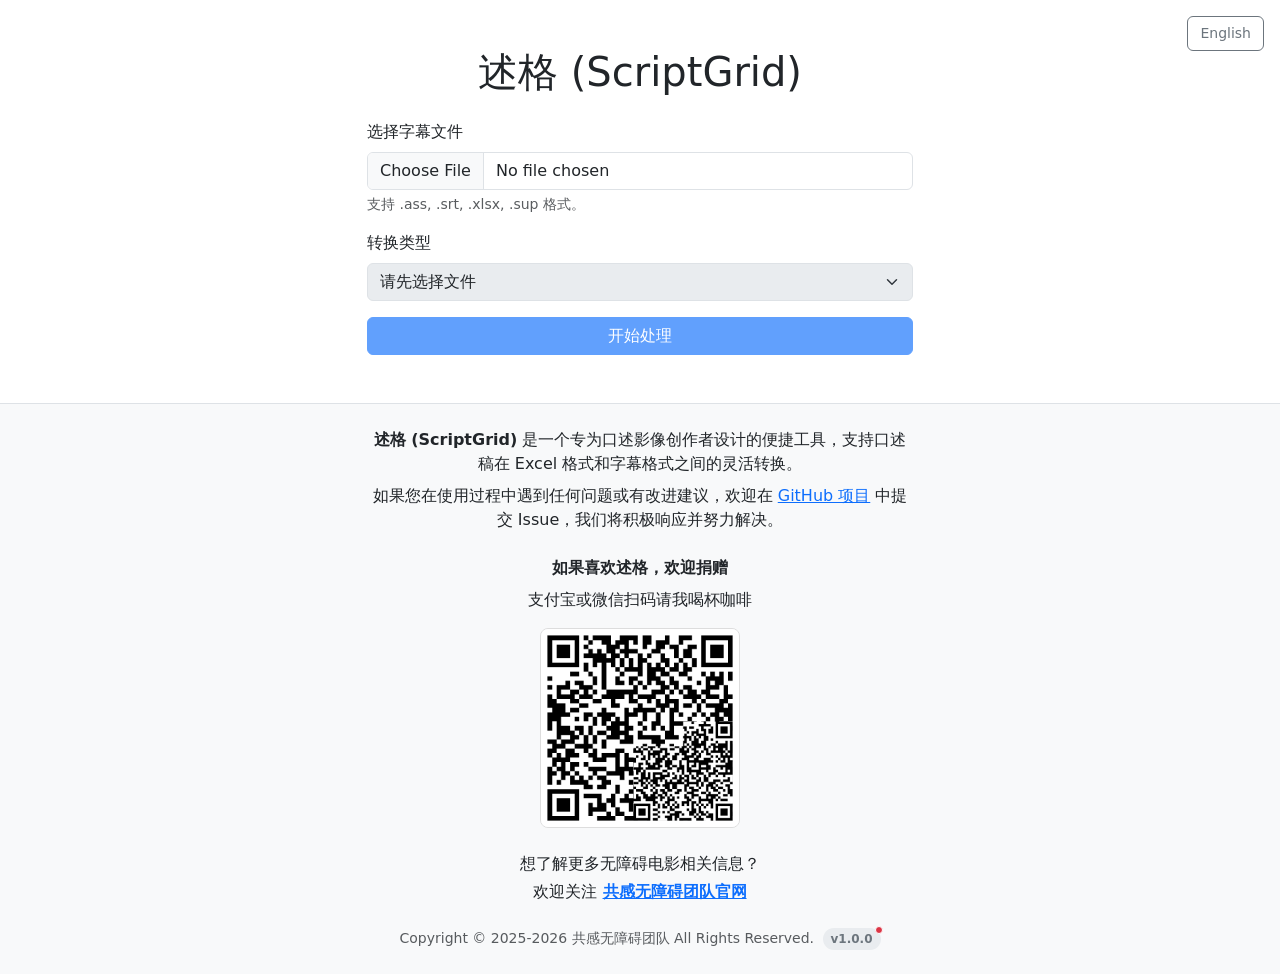
==== commit c5500bd3: "feat(ui): 新增更新日志查看功能，支持版本历史中英双语展示" ====
--- a/static/index.html
+++ b/static/index.html
@@ -121,11 +121,31 @@
                         <p class="mb-0"><span data-i18n="teamWebsiteFollow">欢迎关注</span> <a href="https://gonggan.org.cn/" target="_blank" rel="noopener noreferrer"><strong data-i18n="teamWebsiteLink">共感无障碍团队官网</strong></a></p>
                     </div>
 
-                    <p class="text-muted small mt-4 mb-0">Copyright &copy; 2025-2026 共感无障碍团队 All Rights Reserved.</p>
+                    <p class="text-muted small mt-4 mb-0">
+                        Copyright &copy; 2025-2026 共感无障碍团队 All Rights Reserved.
+                        <a href="javascript:void(0)" id="versionBadge" class="version-badge" role="button" data-version="1.0.0" data-i18n-title="changelogViewBtn" data-i18n-aria="changelogViewBtn" aria-label="查看更新日志">v1.0.0</a>
+                    </p>
                 </div>
             </div>
         </div>
     </footer>
+
+    <!-- 更新日志模态框 -->
+    <div class="modal fade" id="changelogModal" tabindex="-1" aria-labelledby="changelogModalTitle" aria-hidden="true">
+        <div class="modal-dialog modal-dialog-scrollable">
+            <div class="modal-content">
+                <div class="modal-header">
+                    <h5 class="modal-title" id="changelogModalTitle" data-i18n="changelogTitle">更新日志</h5>
+                    <button type="button" class="btn-close" data-bs-dismiss="modal" aria-label="Close" data-i18n-aria="changelogClose"></button>
+                </div>
+                <div class="modal-body" id="changelogModalBody">
+                </div>
+                <div class="modal-footer">
+                    <button type="button" class="btn btn-secondary" data-bs-dismiss="modal" data-i18n="changelogClose">关闭</button>
+                </div>
+            </div>
+        </div>
+    </div>
 
     <!-- Bootstrap 5 JS Bundle with Popper -->
     <script src="https://cdn.jsdelivr.net/npm/bootstrap@5.3.0-alpha1/dist/js/bootstrap.bundle.min.js"
@@ -136,6 +156,7 @@
     <script src="/static/js/task-manager.js"></script>
     <script src="/static/js/page-close.js"></script>
     <script src="/static/js/progress.js"></script>
+    <script src="/static/js/changelog.js"></script>
     <script src="/static/js/app.js"></script>
 </body>
 </html>
--- a/static/css/style.css
+++ b/static/css/style.css
@@ -39,3 +39,146 @@
         padding: 0.25rem 0.5rem;
     }
 }
+
+/* ==================== 版本徽章 ==================== */
+
+.version-badge {
+    display: inline-block;
+    padding: 0.1rem 0.5rem;
+    margin-left: 0.25rem;
+    font-size: 0.75rem;
+    font-weight: 600;
+    color: #6c757d;
+    background-color: #e9ecef;
+    border-radius: 1rem;
+    text-decoration: none;
+    transition: all 0.2s ease-in-out;
+    cursor: pointer;
+    position: relative;
+}
+
+.version-badge:hover,
+.version-badge:focus {
+    color: #0d6efd;
+    background-color: #dee2e6;
+    text-decoration: none;
+}
+
+/* NEW 更新提醒红点 */
+.version-badge.has-update::after {
+    content: '';
+    position: absolute;
+    top: -2px;
+    right: -2px;
+    width: 8px;
+    height: 8px;
+    background-color: #dc3545;
+    border-radius: 50%;
+    border: 1.5px solid #fff;
+    animation: scriptgrid-pulse-red 1.5s infinite;
+}
+
+@keyframes scriptgrid-pulse-red {
+    0% {
+        box-shadow: 0 0 0 0 rgba(220, 53, 69, 0.5);
+    }
+    70% {
+        box-shadow: 0 0 0 6px rgba(220, 53, 69, 0);
+    }
+    100% {
+        box-shadow: 0 0 0 0 rgba(220, 53, 69, 0);
+    }
+}
+
+/* 尊重用户减少动画偏好 */
+@media (prefers-reduced-motion: reduce) {
+    .version-badge.has-update::after {
+        animation: none;
+    }
+}
+
+/* ==================== 更新日志模态框 ==================== */
+
+.changelog-release {
+    padding-bottom: 1.25rem;
+    margin-bottom: 1.25rem;
+    border-bottom: 1px solid #dee2e6;
+}
+
+.changelog-release:last-child {
+    border-bottom: none;
+    margin-bottom: 0;
+    padding-bottom: 0;
+}
+
+.changelog-release-header {
+    display: flex;
+    align-items: center;
+    gap: 0.5rem;
+    margin-bottom: 0.75rem;
+    flex-wrap: wrap;
+}
+
+.changelog-version {
+    font-size: 1rem;
+    font-weight: 700;
+    color: #0d6efd;
+}
+
+.changelog-date {
+    font-size: 0.8rem;
+    color: #adb5bd;
+}
+
+.changelog-latest-badge {
+    font-size: 0.65rem;
+    padding: 0.2rem 0.5rem;
+}
+
+.changelog-release-body {
+    padding-left: 0.25rem;
+}
+
+.changelog-section {
+    margin-bottom: 0.75rem;
+}
+
+.changelog-section:last-child {
+    margin-bottom: 0;
+}
+
+.changelog-section-title {
+    display: flex;
+    align-items: center;
+    gap: 0.4rem;
+    font-size: 0.85rem;
+    font-weight: 600;
+    margin-bottom: 0.4rem;
+    color: #495057;
+}
+
+.changelog-section-title svg {
+    flex-shrink: 0;
+}
+
+.changelog-item-list {
+    list-style: none;
+    padding-left: 1.5rem;
+    margin: 0;
+}
+
+.changelog-item-list li {
+    position: relative;
+    font-size: 0.85rem;
+    color: #6c757d;
+    line-height: 1.6;
+    padding: 0.1rem 0;
+}
+
+.changelog-item-list li::before {
+    content: '·';
+    position: absolute;
+    left: -0.75rem;
+    color: #adb5bd;
+    font-weight: bold;
+}
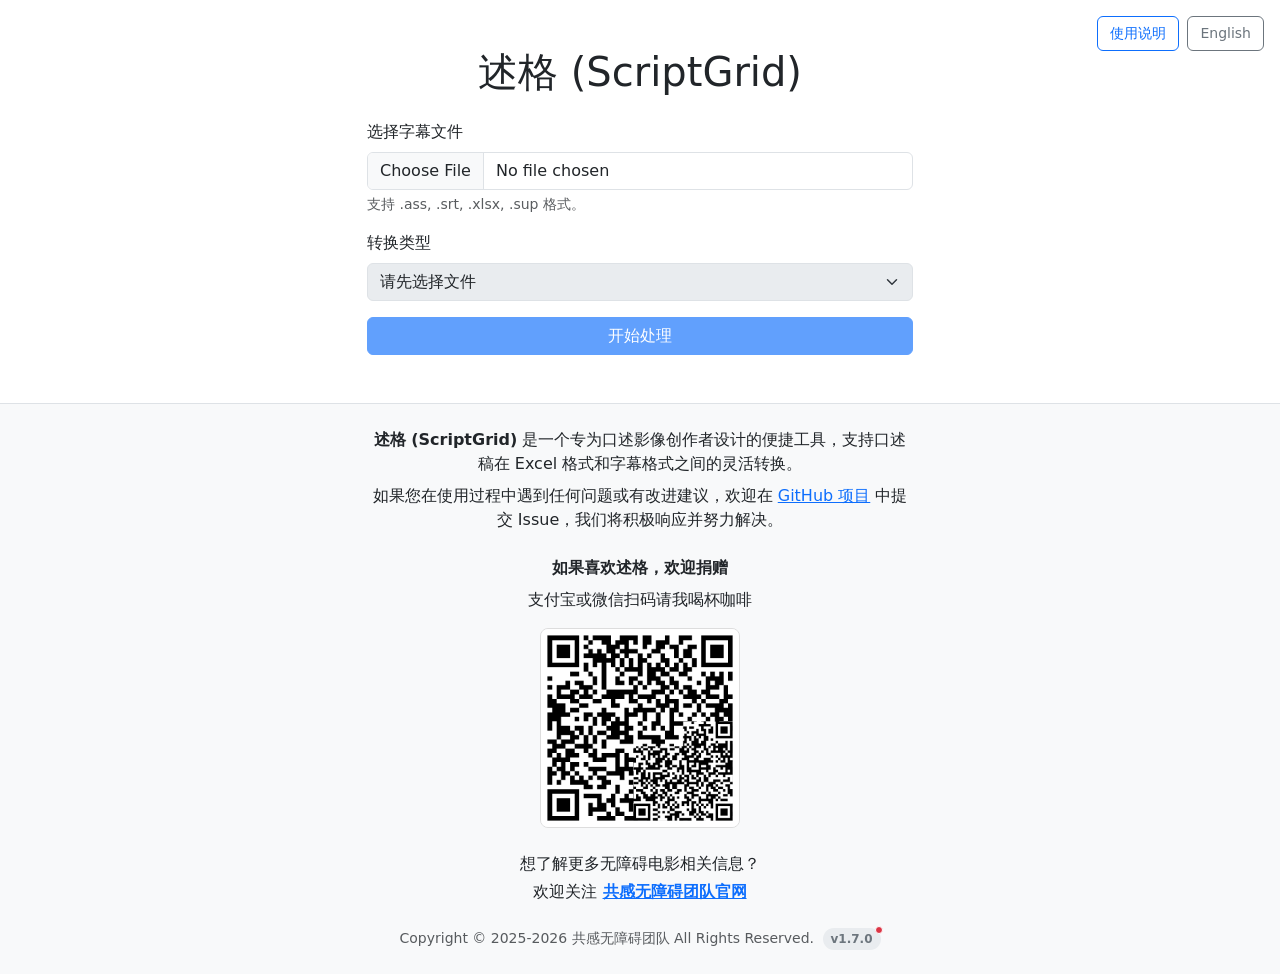
==== commit 8e5af447: "feat(ui): 新增使用说明功能与转换类型动态提示，发布 v1.7.0 使用说明帮助面板（右上角入口，手风琴按功能分区，中英双语）；转换类型选择后显示动态上下文提示；新增 usage.json/u" ====
--- a/static/index.html
+++ b/static/index.html
@@ -10,8 +10,11 @@
     <link href="/static/css/style.css" rel="stylesheet">
 </head>
 <body>
-    <!-- 语言切换器 -->
-    <div class="language-switch position-fixed top-0 end-0 m-3" style="z-index: 1050;">
+    <!-- 顶部工具栏：使用说明 + 语言切换 -->
+    <div class="language-switch position-fixed top-0 end-0 m-3 d-flex gap-2" style="z-index: 1050;">
+        <button id="usageGuideBtn" type="button" class="btn btn-outline-primary btn-sm"
+            data-i18n="usageViewBtn" data-i18n-aria="usageViewBtn" data-i18n-title="usageViewBtn"
+            aria-label="使用说明" title="使用说明">使用说明</button>
         <button id="langSwitchBtn" class="btn btn-outline-secondary btn-sm">
             <span id="langSwitchText">English</span>
         </button>
@@ -39,6 +42,7 @@
                         <select class="form-select" id="conversionType" aria-label="选择转换类型" disabled data-i18n-aria="conversionAriaLabel">
                             <option value="" selected data-i18n="selectFile">请先选择文件</option>
                         </select>
+                        <div id="conversionHint" class="form-text conversion-hint" style="display: none;" aria-live="polite"></div>
                     </div>
 
                     <!-- 语言选择框（仅对SUP文件显示） -->
@@ -147,6 +151,23 @@
         </div>
     </div>
 
+    <!-- 使用说明模态框 -->
+    <div class="modal fade" id="usageModal" tabindex="-1" aria-labelledby="usageModalTitle" aria-hidden="true">
+        <div class="modal-dialog modal-dialog-scrollable modal-lg">
+            <div class="modal-content">
+                <div class="modal-header">
+                    <h5 class="modal-title" id="usageModalTitle" data-i18n="usageTitle">使用说明</h5>
+                    <button type="button" class="btn-close" data-bs-dismiss="modal" aria-label="Close" data-i18n-aria="usageClose"></button>
+                </div>
+                <div class="modal-body" id="usageModalBody">
+                </div>
+                <div class="modal-footer">
+                    <button type="button" class="btn btn-secondary" data-bs-dismiss="modal" data-i18n="usageClose">关闭</button>
+                </div>
+            </div>
+        </div>
+    </div>
+
     <!-- Bootstrap 5 JS Bundle with Popper -->
     <script src="https://cdn.jsdelivr.net/npm/bootstrap@5.3.0-alpha1/dist/js/bootstrap.bundle.min.js"
         integrity="sha384-w76AqPfDkMBDXo30jS1Sgez6pr3x5MlQ1ZAGC+nuZB+EYdgRZgiwxhTBTkF7CXvN"
@@ -157,6 +178,7 @@
     <script src="/static/js/page-close.js"></script>
     <script src="/static/js/progress.js"></script>
     <script src="/static/js/changelog.js"></script>
+    <script src="/static/js/usage.js"></script>
     <script src="/static/js/app.js"></script>
 </body>
 </html>
--- a/static/css/style.css
+++ b/static/css/style.css
@@ -182,3 +182,67 @@
     color: #adb5bd;
     font-weight: bold;
 }
+
+/* ==================== 转换类型动态提示 ==================== */
+
+.conversion-hint {
+    margin-top: 0.4rem;
+    padding: 0.45rem 0.65rem;
+    font-size: 0.8rem;
+    line-height: 1.5;
+    color: #084298;
+    background-color: #e7f1ff;
+    border-left: 3px solid #0d6efd;
+    border-radius: 0.25rem;
+}
+
+/* ==================== 使用说明模态框 ==================== */
+
+.usage-accordion .accordion-button {
+    font-size: 0.95rem;
+    font-weight: 600;
+    padding: 0.75rem 1rem;
+}
+
+.usage-accordion .accordion-body {
+    padding: 0.85rem 1rem;
+}
+
+.usage-p {
+    font-size: 0.875rem;
+    color: #495057;
+    line-height: 1.7;
+    margin-bottom: 0.6rem;
+}
+
+.usage-p:last-child {
+    margin-bottom: 0;
+}
+
+.usage-list {
+    padding-left: 1.25rem;
+    margin: 0;
+}
+
+.usage-list li {
+    font-size: 0.875rem;
+    color: #6c757d;
+    line-height: 1.7;
+    padding: 0.1rem 0;
+}
+
+.usage-table {
+    font-size: 0.85rem;
+    margin-bottom: 0;
+}
+
+.usage-table th[scope="col"] {
+    white-space: nowrap;
+    color: #495057;
+}
+
+.usage-table th[scope="row"] {
+    font-weight: 600;
+    color: #0d6efd;
+    white-space: nowrap;
+}
